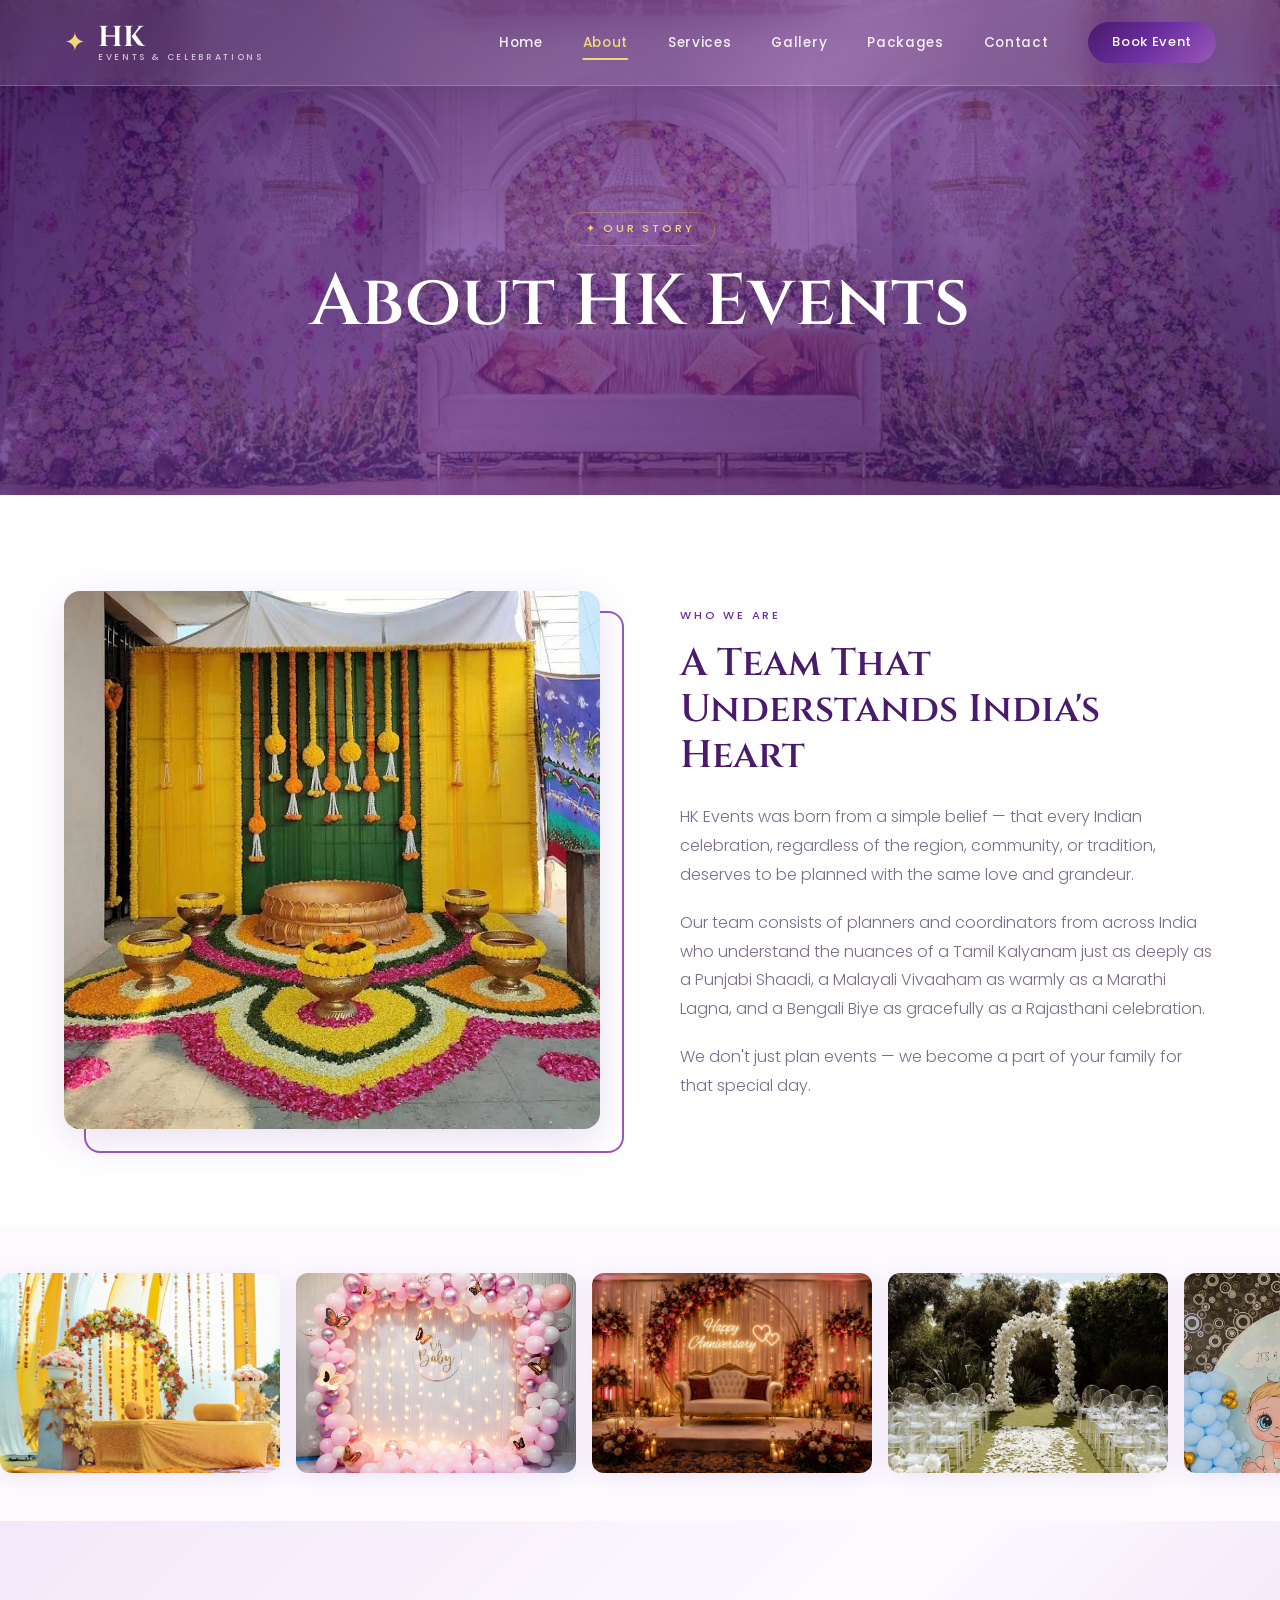
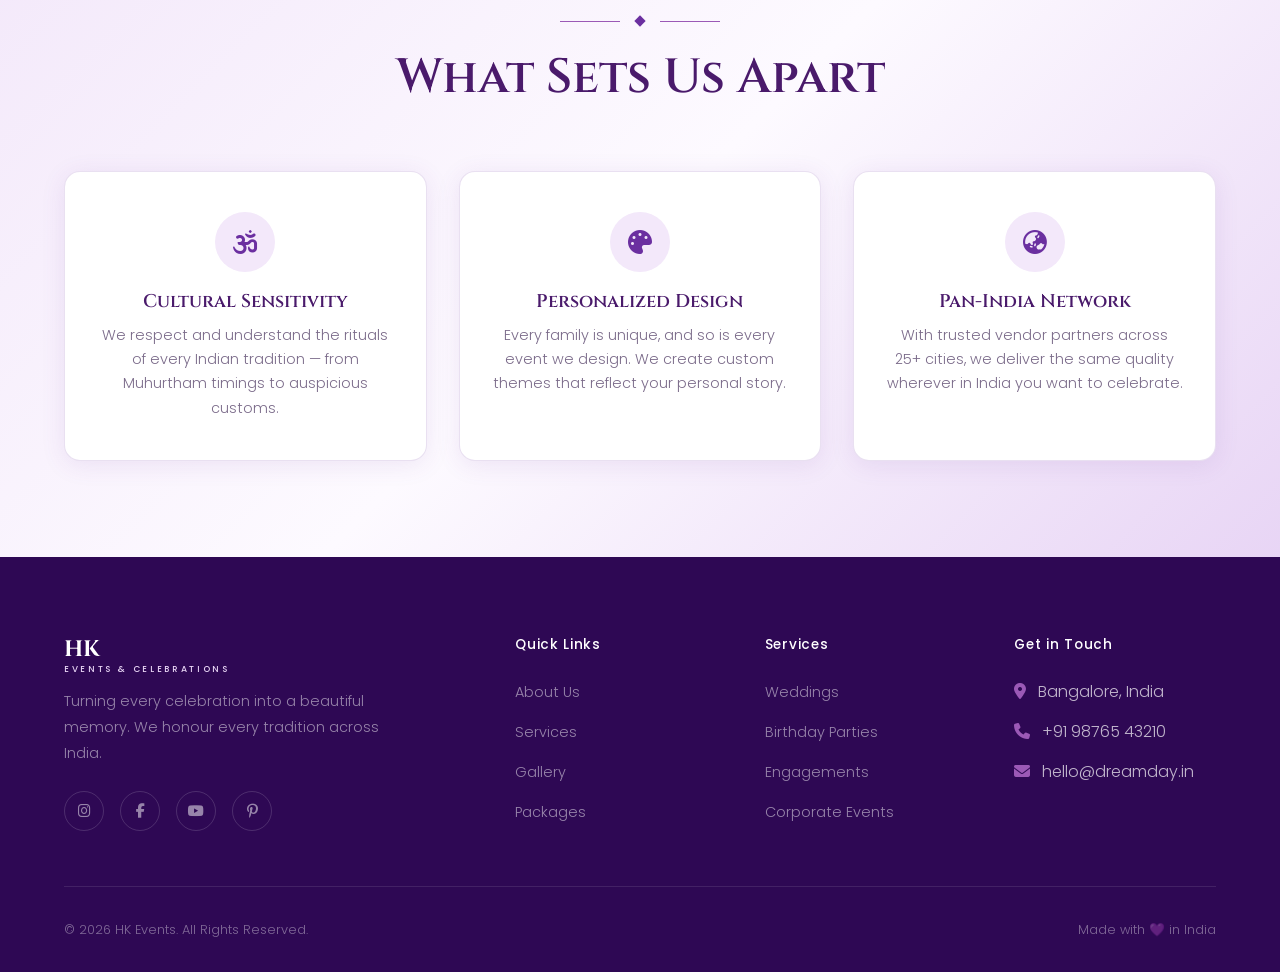
==== about.html @ d9052c52 "first commit" ====
<!DOCTYPE html>
<html lang="en">
<head>
    <meta charset="UTF-8">
    <meta name="viewport" content="width=device-width, initial-scale=1.0">
    <title>About Us | HK Events</title>
    <meta name="description" content="Learn about HK Events, India's culturally inclusive event planning team.">
    <link rel="stylesheet" href="https://cdnjs.cloudflare.com/ajax/libs/font-awesome/6.4.0/css/all.min.css">
    <link rel="stylesheet" href="style.css">
</head>
<body>
    <header>
        <div class="container navbar">
            <a href="index.html" class="logo"><span class="logo-icon">✦</span><span class="logo-text">HK<small>Events & Celebrations</small></span></a>
            <button class="mobile-menu-btn">☰</button>
            <nav class="nav-links"><a href="index.html">Home</a><a href="about.html" class="active">About</a><a href="services.html">Services</a><a href="gallery.html">Gallery</a><a href="packages.html">Packages</a><a href="contact.html">Contact</a><a href="book.html" class="nav-cta">Book Event</a></nav>
        </div>
    </header>

    <section class="hero" style="min-height: 55vh; background-attachment: fixed;">
        <div class="hero-bg fade-in"><img src="wedding-floral-stage.jpeg" alt="Luxurious floral stage setup"></div>
        <div class="container"><div class="hero-content" style="text-align: center; max-width: 100%;"><span class="tag fade-up">✦ Our Story</span><h1 class="fade-up" style="transition-delay: 0.15s;">About HK Events</h1></div></div>
    </section>

    <section class="section section-white">
        <div class="container">
            <div class="about-grid fade-up">
                <div class="about-image"><img src="traditional-decor.jpeg" alt="Traditional Indian event setup"></div>
                <div class="about-text">
                    <span class="tag">Who We Are</span>
                    <h2>A Team That Understands India's Heart</h2>
                    <p>HK Events was born from a simple belief — that every Indian celebration, regardless of the region, community, or tradition, deserves to be planned with the same love and grandeur.</p>
                    <p>Our team consists of planners and coordinators from across India who understand the nuances of a Tamil Kalyanam just as deeply as a Punjabi Shaadi, a Malayali Vivaaham as warmly as a Marathi Lagna, and a Bengali Biye as gracefully as a Rajasthani celebration.</p>
                    <p>We don't just plan events — we become a part of your family for that special day.</p>
                </div>
            </div>
        </div>
    </section>

    <!-- Scrolling Image Strip -->
    <section class="section" style="padding: 2rem 0; background: var(--off-white); overflow: hidden;">
        <div class="container" style="padding: 0;">
            <div class="image-strip fade-in">
                <div class="image-strip-item"><img src="haldi-decor.jpeg" alt="Event highlight"></div>
                <div class="image-strip-item"><img src="baby-balloon.jpeg" alt="Event highlight"></div>
                <div class="image-strip-item"><img src="anniversary-stage.jpeg" alt="Event highlight"></div>
                <div class="image-strip-item"><img src="outdoor-wedding.jpeg" alt="Event highlight"></div>
                <div class="image-strip-item"><img src="gender-reveal.jpeg" alt="Event highlight"></div>
            </div>
        </div>
    </section>

    <section class="section section-lavender">
        <div class="container" style="text-align: center;">
            <div class="section-title fade-up"><div class="ornament"><span class="ornament-line"></span><span class="ornament-diamond"></span><span class="ornament-line"></span></div><h2>What Sets Us Apart</h2></div>
            <div class="why-grid fade-up">
                <div class="why-card">
                    <div class="why-icon"><i class="fas fa-om"></i></div>
                    <h3>Cultural Sensitivity</h3>
                    <p>We respect and understand the rituals of every Indian tradition — from Muhurtham timings to auspicious customs.</p>
                </div>
                <div class="why-card" style="transition-delay: 0.1s;">
                    <div class="why-icon"><i class="fas fa-palette"></i></div>
                    <h3>Personalized Design</h3>
                    <p>Every family is unique, and so is every event we design. We create custom themes that reflect your personal story.</p>
                </div>
                <div class="why-card" style="transition-delay: 0.2s;">
                    <div class="why-icon"><i class="fas fa-globe-asia"></i></div>
                    <h3>Pan-India Network</h3>
                    <p>With trusted vendor partners across 25+ cities, we deliver the same quality wherever in India you want to celebrate.</p>
                </div>
            </div>
        </div>
    </section>

    <footer>
        <div class="container">
            <div class="footer-grid fade-up">
                <div class="footer-brand"><span class="logo-text">HK<small>Events & Celebrations</small></span><p>Turning every celebration into a beautiful memory. We honour every tradition across India.</p><div class="social-links" style="margin-top: 1.5rem;"><a href="#"><i class="fab fa-instagram"></i></a><a href="#"><i class="fab fa-facebook-f"></i></a><a href="#"><i class="fab fa-youtube"></i></a><a href="#"><i class="fab fa-pinterest-p"></i></a></div></div>
                <div class="footer-links"><h4>Quick Links</h4><ul><li><a href="about.html">About Us</a></li><li><a href="services.html">Services</a></li><li><a href="gallery.html">Gallery</a></li><li><a href="packages.html">Packages</a></li></ul></div>
                <div class="footer-links"><h4>Services</h4><ul><li><a href="services.html">Weddings</a></li><li><a href="services.html">Birthday Parties</a></li><li><a href="services.html">Engagements</a></li><li><a href="services.html">Corporate Events</a></li></ul></div>
                <div class="footer-links"><h4>Get in Touch</h4><ul><li><i class="fas fa-map-marker-alt" style="color: var(--purple-light); margin-right: 0.5rem;"></i> Bangalore, India</li><li><i class="fas fa-phone" style="color: var(--purple-light); margin-right: 0.5rem;"></i> +91 98765 43210</li><li><i class="fas fa-envelope" style="color: var(--purple-light); margin-right: 0.5rem;"></i> hello@dreamday.in</li></ul></div>
            </div>
            <div class="footer-bottom"><p>© 2026 HK Events. All Rights Reserved.</p><p>Made with 💜 in India</p></div>
        </div>
    </footer>
    <script src="script.js"></script>
</body>
</html>
---- style.css ----
/* Google Fonts */
@import url('https://fonts.googleapis.com/css2?family=Cinzel:wght@400;500;600;700;800&family=Poppins:wght@300;400;500;600&display=swap');

:root {
    /* Royal Purple & White Palette */
    --purple: #6B2FA0;
    --purple-light: #9B59B6;
    --purple-dark: #4A1A6B;
    --purple-deep: #2E0854;
    --purple-glow: rgba(155, 89, 182, 0.2);
    --lavender: #E8D5F5;
    --lavender-light: #F3E8FA;
    --white: #FFFFFF;
    --off-white: #FDFAFF;
    --gold: #D4AF37;
    --gold-light: #F0D878;
    --text-dark: #1A0A2E;
    --text-medium: #4A3660;
    --text-light: #7B6B8A;
    --border: rgba(107, 47, 160, 0.15);
    --shadow: 0 4px 25px rgba(107, 47, 160, 0.1);
    --shadow-lg: 0 12px 40px rgba(107, 47, 160, 0.15);
    --gradient-purple: linear-gradient(135deg, var(--purple-dark), var(--purple), var(--purple-light));
    --gradient-soft: linear-gradient(135deg, #F3E8FA, #FDFAFF, #E8D5F5);
    --transition: all 0.4s cubic-bezier(0.4, 0, 0.2, 1);
}

* { margin: 0; padding: 0; box-sizing: border-box; }
html { scroll-behavior: smooth; }

body {
    font-family: 'Poppins', sans-serif;
    color: var(--text-dark);
    background-color: var(--off-white);
    line-height: 1.7;
    overflow-x: hidden;
    font-weight: 300;
}
a, button { cursor: pointer; }

/* ========================
   ROYAL CURSOR EFFECT
   ======================== */
.cursor-dot {
    position: fixed;
    top: 0; left: 0;
    width: 6px; height: 6px;
    background: var(--gold-light);
    border-radius: 50%;
    transform: translate(-50%, -50%);
    pointer-events: none;
    z-index: 10000;
    box-shadow: 0 0 10px var(--gold-light), 0 0 20px var(--gold);
    transition: transform 0.15s ease-out, opacity 0.3s;
    opacity: 0;
}
.cursor-trail {
    position: fixed;
    top: 0; left: 0;
    width: 35px; height: 35px;
    border: 1.5px solid rgba(212, 175, 55, 0.6);
    border-radius: 50%;
    transform: translate(-50%, -50%);
    pointer-events: none;
    z-index: 9999;
    transition: width 0.3s, height 0.3s, background 0.3s, border-color 0.3s, opacity 0.3s;
    opacity: 0;
}
.cursor-trail.hover {
    width: 55px; height: 55px;
    background: rgba(212, 175, 55, 0.15);
    border-color: var(--gold);
}

h1, h2, h3, h4, h5, h6 {
    font-family: 'Cinzel', serif;
    font-weight: 600;
    color: var(--text-dark);
    line-height: 1.2;
}

a { text-decoration: none; color: inherit; transition: var(--transition); }
ul { list-style: none; }
img { max-width: 100%; height: auto; display: block; }

.container { max-width: 1280px; margin: 0 auto; padding: 0 5%; }

/* Ornament */
.ornament {
    display: flex;
    align-items: center;
    justify-content: center;
    gap: 1rem;
    margin-bottom: 1.5rem;
}
.ornament-line { width: 60px; height: 1px; background: var(--purple-light); }
.ornament-diamond { width: 8px; height: 8px; background: var(--purple); transform: rotate(45deg); }

/* Tag */
.tag {
    display: inline-block;
    font-size: 0.7rem;
    text-transform: uppercase;
    letter-spacing: 0.25em;
    color: var(--purple);
    font-weight: 500;
    margin-bottom: 1rem;
}

/* Section Title */
.section-title {
    text-align: center;
    margin-bottom: 4rem;
}
.section-title h2 {
    font-size: clamp(2.2rem, 4vw, 3rem);
    margin-bottom: 1rem;
    color: var(--purple-dark);
}
.section-title p {
    font-size: 1.05rem;
    color: var(--text-light);
    max-width: 600px;
    margin: 0 auto;
}

/* ========================
   HEADER
   ======================== */
header {
    position: fixed;
    top: 0;
    width: 100%;
    z-index: 1000;
    background: rgba(255, 255, 255, 0.1);
    backdrop-filter: blur(16px);
    -webkit-backdrop-filter: blur(16px);
    transition: all 0.4s ease;
    border-bottom: 1px solid rgba(255, 255, 255, 0.2);
    box-shadow: 0 4px 30px rgba(0, 0, 0, 0.1);
}
header.scrolled {
    background: rgba(255, 255, 255, 0.85);
    backdrop-filter: blur(20px);
    -webkit-backdrop-filter: blur(20px);
    box-shadow: 0 4px 30px rgba(107, 47, 160, 0.12);
    border-bottom: 1px solid rgba(107, 47, 160, 0.15);
}
.navbar {
    display: flex;
    justify-content: space-between;
    align-items: center;
    height: 85px;
}
.logo {
    display: flex;
    align-items: center;
    gap: 0.75rem;
}
.logo-icon { font-size: 1.6rem; color: var(--gold-light); transition: var(--transition); }
header.scrolled .logo-icon { color: var(--purple); }
.logo-text {
    font-family: 'Cinzel', serif;
    font-size: 1.8rem;
    font-weight: 700;
    color: var(--white);
    line-height: 1;
    transition: var(--transition);
}
header.scrolled .logo-text { color: var(--purple-dark); }
.logo-text small {
    display: block;
    font-family: 'Poppins', sans-serif;
    font-size: 0.55rem;
    letter-spacing: 0.3em;
    text-transform: uppercase;
    color: rgba(255,255,255,0.7);
    font-weight: 500;
    transition: var(--transition);
}
header.scrolled .logo-text small { color: var(--purple-light); }
.nav-links { display: flex; align-items: center; gap: 2.5rem; }
.nav-links a {
    font-size: 0.85rem;
    font-weight: 500;
    letter-spacing: 0.05em;
    color: rgba(255,255,255,0.9);
    position: relative;
    transition: var(--transition);
}
header.scrolled .nav-links a { color: var(--text-medium); }
.nav-links a:hover, .nav-links a.active { color: var(--gold-light); }
header.scrolled .nav-links a:hover, header.scrolled .nav-links a.active { color: var(--purple); }
.nav-links a::after {
    content: '';
    position: absolute;
    width: 0;
    height: 2px;
    bottom: -6px;
    left: 50%;
    transform: translateX(-50%);
    background: var(--gold-light);
    transition: var(--transition);
    border-radius: 2px;
}
header.scrolled .nav-links a::after { background: var(--gradient-purple); }
.nav-links a:hover::after, .nav-links a.active::after { width: 100%; }
.nav-cta {
    background: var(--gradient-purple) !important;
    color: var(--white) !important;
    padding: 0.6rem 1.5rem;
    border-radius: 50px;
    font-size: 0.82rem !important;
    font-weight: 500 !important;
    box-shadow: 0 4px 15px rgba(107, 47, 160, 0.3);
}
.nav-cta::after { display: none !important; }
.nav-cta:hover { transform: translateY(-2px); box-shadow: 0 6px 20px rgba(107, 47, 160, 0.4); }
.mobile-menu-btn {
    display: none;
    background: none;
    border: none;
    font-size: 1.5rem;
    color: var(--purple-dark);
    cursor: pointer;
}

/* ========================
   BUTTONS
   ======================== */
.btn {
    display: inline-block;
    padding: 0.9rem 2.2rem;
    font-family: 'Poppins', sans-serif;
    font-size: 0.85rem;
    font-weight: 500;
    letter-spacing: 0.05em;
    cursor: pointer;
    transition: var(--transition);
    border: none;
    border-radius: 50px;
    text-align: center;
}
.btn-purple {
    background: var(--gradient-purple);
    color: var(--white);
    box-shadow: 0 4px 15px rgba(107, 47, 160, 0.3);
}
.btn-purple:hover {
    transform: translateY(-3px);
    box-shadow: 0 8px 25px rgba(107, 47, 160, 0.4);
}
.btn-white {
    background: var(--white);
    color: var(--purple);
    box-shadow: var(--shadow);
}
.btn-white:hover {
    transform: translateY(-3px);
    box-shadow: var(--shadow-lg);
}
.btn-outline {
    background: transparent;
    border: 2px solid var(--purple);
    color: var(--purple);
}
.btn-outline:hover {
    background: var(--purple);
    color: var(--white);
}
.btn-outline-white {
    background: transparent;
    border: 2px solid rgba(255,255,255,0.6);
    color: var(--white);
}
.btn-outline-white:hover {
    background: var(--white);
    color: var(--purple);
}
.btn-gold {
    background: linear-gradient(135deg, var(--gold), var(--gold-light));
    color: var(--purple-deep);
    font-weight: 600;
}
.btn-gold:hover {
    transform: translateY(-3px);
    box-shadow: 0 8px 25px rgba(212, 175, 55, 0.4);
}

/* ========================
   HERO
   ======================== */
.hero {
    min-height: 100vh;
    display: flex;
    align-items: center;
    position: relative;
    overflow: hidden;
    background: var(--purple-deep);
    cursor: none; /* Hide default cursor only in hero */
}
.hero-bg {
    position: absolute;
    inset: 0;
    z-index: 1;
}
.hero-bg img { width: 100%; height: 100%; object-fit: cover; }
.hero-bg::after {
    content: '';
    position: absolute;
    inset: 0;
    background: linear-gradient(135deg, rgba(46, 8, 84, 0.82) 0%, rgba(107, 47, 160, 0.65) 50%, rgba(46, 8, 84, 0.75) 100%);
}
.hero-content {
    position: relative;
    z-index: 2;
    max-width: 800px;
    margin: 0 auto;
    padding-top: 85px;
    color: var(--white);
    text-align: center;
}
.hero-content .tag {
    color: var(--gold-light);
    border: 1px solid rgba(212, 175, 55, 0.4);
    padding: 0.4rem 1.2rem;
    border-radius: 50px;
}
.hero-content h1 {
    font-size: clamp(3rem, 6vw, 4.5rem);
    color: var(--white);
    margin-bottom: 1.5rem;
    line-height: 1.15;
}
.hero-content h1 span { color: var(--gold-light); font-style: italic; }
.hero-content p {
    font-size: 1.1rem;
    color: rgba(255,255,255,0.85);
    margin-bottom: 2.5rem;
    max-width: 550px;
    line-height: 1.8;
}
.hero-btns { display: flex; gap: 1rem; flex-wrap: wrap; justify-content: center; margin-top: 2rem; }

/* ========================
   SECTIONS
   ======================== */
.section { padding: 6rem 0; }
.section-white { background: var(--white); }
.section-lavender { background: var(--gradient-soft); }
.section-purple {
    background: var(--gradient-purple);
    color: var(--white);
}

/* ========================
   SERVICE CARDS
   ======================== */
.services-grid {
    display: grid;
    grid-template-columns: repeat(3, 1fr);
    gap: 2rem;
}
.service-card {
    background: var(--white);
    border: 1px solid var(--border);
    border-radius: 16px;
    overflow: hidden;
    transition: var(--transition);
    box-shadow: var(--shadow);
}
.service-card:hover {
    transform: translateY(-10px);
    box-shadow: var(--shadow-lg);
    border-color: var(--purple-light);
}
.service-card-img { height: 220px; overflow: hidden; }
.service-card-img img {
    width: 100%;
    height: 100%;
    object-fit: cover;
    transition: transform 0.6s ease;
}
.service-card:hover .service-card-img img { transform: scale(1.08); }
.service-card-body { padding: 1.8rem; }
.service-card-body h3 {
    font-size: 1.3rem;
    margin-bottom: 0.5rem;
    color: var(--purple-dark);
}
.service-card-body p { font-size: 0.92rem; color: var(--text-light); line-height: 1.7; }

/* ========================
   GALLERY
   ======================== */
.gallery-grid {
    display: grid;
    grid-template-columns: repeat(3, 1fr);
    gap: 1.5rem;
}
.gallery-item {
    border-radius: 16px;
    overflow: hidden;
    position: relative;
    cursor: pointer;
    box-shadow: var(--shadow);
}
.gallery-item img {
    width: 100%;
    aspect-ratio: 4/3;
    object-fit: cover;
    transition: transform 0.6s ease;
}
.gallery-item:hover img { transform: scale(1.1); }
.gallery-caption {
    position: absolute;
    bottom: 0;
    left: 0;
    right: 0;
    padding: 2rem 1.5rem 1.5rem;
    background: linear-gradient(to top, rgba(46, 8, 84, 0.85), transparent);
    color: white;
    transform: translateY(100%);
    transition: var(--transition);
}
.gallery-item:hover .gallery-caption { transform: translateY(0); }
.gallery-caption h4 { color: white; font-size: 1.1rem; }
.gallery-caption span { font-size: 0.8rem; color: var(--gold-light); }

/* ========================
   PRICING
   ======================== */
.pricing-grid {
    display: grid;
    grid-template-columns: repeat(3, 1fr);
    gap: 2rem;
    align-items: stretch;
}
.pricing-card {
    background: var(--white);
    border: 1px solid var(--border);
    border-radius: 16px;
    padding: 3rem 2rem;
    text-align: center;
    transition: var(--transition);
    display: flex;
    flex-direction: column;
    position: relative;
    overflow: hidden;
    box-shadow: var(--shadow);
}
.pricing-card.featured {
    border: 2px solid var(--purple);
    box-shadow: var(--shadow-lg);
    transform: scale(1.03);
}
.pricing-card.featured::before {
    content: 'Most Popular';
    position: absolute;
    top: 20px;
    right: -35px;
    background: var(--gradient-purple);
    color: white;
    font-size: 0.7rem;
    font-weight: 600;
    padding: 0.3rem 3rem;
    transform: rotate(45deg);
    letter-spacing: 0.05em;
}
.pricing-card:hover {
    transform: translateY(-8px);
    box-shadow: var(--shadow-lg);
}
.pricing-card.featured:hover { transform: scale(1.03) translateY(-8px); }
.pricing-card h3 { font-size: 1.5rem; color: var(--purple-dark); margin-bottom: 0.5rem; }
.pricing-card .price {
    font-family: 'Playfair Display', serif;
    font-size: 3rem;
    font-weight: 700;
    color: var(--purple);
    margin: 1.5rem 0;
}
.pricing-card .price span { font-size: 1rem; font-weight: 400; color: var(--text-light); }
.pricing-card ul { text-align: left; margin: 1.5rem 0; flex-grow: 1; }
.pricing-card li {
    padding: 0.6rem 0;
    font-size: 0.92rem;
    color: var(--text-medium);
    border-bottom: 1px solid var(--border);
    display: flex;
    align-items: center;
    gap: 0.75rem;
}
.pricing-card li:last-child { border-bottom: none; }
.pricing-card li .check { color: var(--purple); font-weight: 600; }

/* ========================
   FORMS
   ======================== */
.form-wrapper {
    max-width: 700px;
    margin: 0 auto;
    background: var(--white);
    border: 1px solid var(--border);
    border-radius: 16px;
    padding: 3rem;
    box-shadow: var(--shadow);
}
.form-row { display: grid; grid-template-columns: 1fr 1fr; gap: 1.5rem; }
.form-group { margin-bottom: 1.5rem; }
.form-group label {
    display: block;
    font-size: 0.85rem;
    font-weight: 500;
    color: var(--text-dark);
    margin-bottom: 0.5rem;
}
.form-control {
    width: 100%;
    padding: 0.85rem 1.2rem;
    border: 1px solid #e0d6ec;
    border-radius: 12px;
    font-family: 'Poppins', sans-serif;
    font-size: 0.95rem;
    color: var(--text-dark);
    background: var(--off-white);
    transition: var(--transition);
}
.form-control:focus {
    outline: none;
    border-color: var(--purple);
    box-shadow: 0 0 0 4px var(--purple-glow);
    background: var(--white);
}
.form-control::placeholder { color: #b8a8c8; }
textarea.form-control { resize: vertical; min-height: 130px; }

/* ========================
   ABOUT GRID
   ======================== */
.about-grid {
    display: grid;
    grid-template-columns: 1fr 1fr;
    gap: 5rem;
    align-items: center;
}
.about-image { position: relative; }
.about-image img {
    width: 100%;
    border-radius: 16px;
    box-shadow: var(--shadow-lg);
}
.about-image::after {
    content: '';
    position: absolute;
    top: 20px;
    left: 20px;
    width: 100%;
    height: 100%;
    border: 2px solid var(--purple-light);
    border-radius: 16px;
    z-index: -1;
}
.about-text h2 {
    font-size: clamp(2rem, 3vw, 2.8rem);
    color: var(--purple-dark);
    margin-bottom: 1.5rem;
}
.about-text p { font-size: 1rem; color: var(--text-light); margin-bottom: 1.2rem; line-height: 1.8; }
.stats-row {
    display: flex;
    gap: 3rem;
    margin-top: 2rem;
    padding-top: 2rem;
    border-top: 1px solid var(--border);
}
.stat h4 { font-size: 2rem; color: var(--purple); }
.stat p { font-size: 0.85rem; color: var(--text-light); margin-bottom: 0; }

/* ========================
   CONTACT
   ======================== */
.contact-grid {
    display: grid;
    grid-template-columns: 1fr 1fr;
    gap: 4rem;
    align-items: flex-start;
}
.contact-info h2 {
    font-size: clamp(2rem, 3vw, 2.5rem);
    color: var(--purple-dark);
    margin-bottom: 1.5rem;
}
.contact-info p { color: var(--text-light); margin-bottom: 2rem; line-height: 1.8; }
.contact-detail { display: flex; align-items: flex-start; gap: 1rem; margin-bottom: 1.5rem; }
.contact-detail-icon {
    width: 50px;
    height: 50px;
    border-radius: 12px;
    background: var(--lavender-light);
    display: flex;
    align-items: center;
    justify-content: center;
    color: var(--purple);
    font-size: 1.1rem;
    flex-shrink: 0;
}
.contact-detail h4 {
    font-family: 'Poppins', sans-serif;
    font-size: 0.9rem;
    font-weight: 500;
    margin-bottom: 0.25rem;
}
.contact-detail p { font-size: 0.9rem; color: var(--text-light); margin-bottom: 0; }

/* ========================
   FOOTER
   ======================== */
footer {
    background: var(--purple-deep);
    color: rgba(255,255,255,0.7);
    padding: 5rem 0 2rem;
}
.footer-grid {
    display: grid;
    grid-template-columns: 2fr 1fr 1fr 1fr;
    gap: 3rem;
    margin-bottom: 3rem;
}
.footer-brand { max-width: 350px; }
.footer-brand .logo-text { color: var(--white); font-size: 1.4rem; }
.footer-brand .logo-text small { color: var(--lavender); }
.footer-brand p { margin-top: 1rem; font-size: 0.9rem; line-height: 1.8; color: rgba(255,255,255,0.5); }
.footer-links h4 {
    font-family: 'Poppins', sans-serif;
    font-size: 0.85rem;
    font-weight: 500;
    color: var(--white);
    margin-bottom: 1.5rem;
    letter-spacing: 0.05em;
}
.footer-links li { margin-bottom: 0.8rem; }
.footer-links a { font-size: 0.9rem; color: rgba(255,255,255,0.5); }
.footer-links a:hover { color: var(--lavender); }
.footer-bottom {
    display: flex;
    justify-content: space-between;
    align-items: center;
    padding-top: 2rem;
    border-top: 1px solid rgba(255,255,255,0.1);
    font-size: 0.8rem;
    color: rgba(255,255,255,0.4);
}
.social-links { display: flex; gap: 1rem; }
.social-links a {
    width: 40px;
    height: 40px;
    border-radius: 50%;
    border: 1px solid rgba(255,255,255,0.15);
    display: flex;
    align-items: center;
    justify-content: center;
    color: rgba(255,255,255,0.5);
    font-size: 0.9rem;
    transition: var(--transition);
}
.social-links a:hover {
    background: var(--purple-light);
    color: white;
    border-color: var(--purple-light);
    transform: translateY(-3px);
}

/* ========================
   ANIMATIONS
   ======================== */
.fade-up {
    opacity: 0;
    transform: translateY(35px);
    transition: opacity 1s ease, transform 1s ease;
}
.fade-in { opacity: 0; transition: opacity 1.2s ease; }
.fade-up.is-visible, .fade-in.is-visible { opacity: 1; transform: translateY(0); }

/* Page Load Animation */
@keyframes pageLoadIn {
    from { opacity: 0; transform: translateY(20px); }
    to { opacity: 1; transform: translateY(0); }
}
body { animation: pageLoadIn 0.8s ease forwards; }

/* ========================
   ENHANCED CARD GLOW HOVER
   ======================== */
.service-card {
    position: relative;
}
.service-card::before {
    content: '';
    position: absolute; inset: -2px;
    border-radius: 18px;
    background: linear-gradient(135deg, var(--purple), var(--gold), var(--purple-light));
    z-index: -1;
    opacity: 0;
    transition: opacity 0.5s ease;
}
.service-card:hover::before { opacity: 1; }
.service-card:hover {
    border-color: transparent;
}

/* ========================
   GALLERY FILTERS
   ======================== */
.gallery-filters {
    display: flex;
    justify-content: center;
    gap: 0.8rem;
    margin-bottom: 3rem;
    flex-wrap: wrap;
}
.gallery-filter-btn {
    padding: 0.55rem 1.5rem;
    border: 1.5px solid var(--border);
    border-radius: 50px;
    background: transparent;
    color: var(--text-medium);
    font-family: 'Poppins', sans-serif;
    font-size: 0.8rem;
    font-weight: 500;
    cursor: pointer;
    transition: var(--transition);
    letter-spacing: 0.03em;
}
.gallery-filter-btn:hover {
    border-color: var(--purple-light);
    color: var(--purple);
    background: var(--lavender-light);
}
.gallery-filter-btn.active {
    background: var(--gradient-purple);
    color: var(--white);
    border-color: var(--purple);
    box-shadow: 0 4px 15px rgba(107, 47, 160, 0.3);
}

/* Masonry-style Gallery */
.gallery-masonry {
    columns: 3;
    column-gap: 1.5rem;
}
.gallery-masonry .gallery-item {
    break-inside: avoid;
    margin-bottom: 1.5rem;
    display: inline-block;
    width: 100%;
}
.gallery-masonry .gallery-item img {
    aspect-ratio: unset;
    height: auto;
}

/* ========================
   LIGHTBOX
   ======================== */
.lightbox {
    position: fixed; inset: 0;
    z-index: 10000;
    background: rgba(0,0,0,0.92);
    display: none; align-items: center; justify-content: center;
    opacity: 0;
    transition: opacity 0.4s ease;
    cursor: pointer;
    backdrop-filter: blur(6px);
}
.lightbox.active { display: flex; opacity: 1; }
.lightbox img {
    max-width: 90vw;
    max-height: 85vh;
    object-fit: contain;
    border-radius: 8px;
    box-shadow: 0 20px 60px rgba(0,0,0,0.5);
    animation: lightboxZoomIn 0.4s ease forwards;
}
@keyframes lightboxZoomIn {
    from { transform: scale(0.85); opacity: 0; }
    to { transform: scale(1); opacity: 1; }
}
.lightbox-close {
    position: absolute; top: 25px; right: 30px;
    font-size: 2rem; color: rgba(255,255,255,0.6);
    cursor: pointer; background: none; border: none;
    transition: color 0.3s ease;
    font-family: 'Poppins', sans-serif;
}
.lightbox-close:hover { color: #fff; }
.lightbox-caption {
    position: absolute; bottom: 30px; left: 50%; transform: translateX(-50%);
    color: rgba(255,255,255,0.6);
    font-family: 'Poppins', sans-serif; font-size: 0.85rem;
    letter-spacing: 0.05em; text-align: center;
}

/* ========================
   ANIMATED COUNTER STATS
   ======================== */
.stats-row-animated {
    display: flex;
    justify-content: center;
    gap: 4rem;
    flex-wrap: wrap;
    margin-top: 3rem;
}
.stat-card {
    text-align: center;
    padding: 2rem 2.5rem;
    background: var(--white);
    border-radius: 16px;
    border: 1px solid var(--border);
    box-shadow: var(--shadow);
    transition: var(--transition);
    min-width: 180px;
}
.stat-card:hover {
    transform: translateY(-5px);
    box-shadow: var(--shadow-lg);
    border-color: var(--purple-light);
}
.stat-icon {
    font-size: 2rem;
    margin-bottom: 0.8rem;
    display: block;
}
.stat-number {
    font-family: 'Playfair Display', serif;
    font-size: 2.5rem;
    font-weight: 700;
    color: var(--purple);
    line-height: 1;
}
.stat-label {
    font-size: 0.82rem;
    color: var(--text-light);
    margin-top: 0.4rem;
    letter-spacing: 0.03em;
}

/* ========================
   WHY CHOOSE US CARDS
   ======================== */
.why-grid {
    display: grid;
    grid-template-columns: repeat(3, 1fr);
    gap: 2rem;
}
.why-card {
    padding: 2.5rem 2rem;
    text-align: center;
    background: var(--white);
    border-radius: 16px;
    border: 1px solid var(--border);
    box-shadow: var(--shadow);
    transition: var(--transition);
    position: relative;
    overflow: hidden;
}
.why-card::before {
    content: '';
    position: absolute; top: 0; left: 0; right: 0;
    height: 3px;
    background: var(--gradient-purple);
    transform: scaleX(0);
    transition: transform 0.5s ease;
    transform-origin: left;
}
.why-card:hover::before { transform: scaleX(1); }
.why-card:hover {
    transform: translateY(-8px);
    box-shadow: var(--shadow-lg);
}
.why-icon {
    width: 60px; height: 60px; margin: 0 auto 1.2rem;
    border-radius: 50%;
    background: var(--lavender-light);
    display: flex; align-items: center; justify-content: center;
    font-size: 1.5rem;
    transition: var(--transition);
}
.why-card:hover .why-icon {
    background: var(--gradient-purple);
    transform: scale(1.1);
}
.why-card:hover .why-icon i { color: var(--white); }
.why-icon i { color: var(--purple); transition: color 0.3s ease; }
.why-card h3 {
    font-size: 1.15rem;
    color: var(--purple-dark);
    margin-bottom: 0.6rem;
}
.why-card p { font-size: 0.9rem; color: var(--text-light); line-height: 1.7; }

/* ========================
   IMAGE STRIP (Horizontal Scroll)
   ======================== */
.image-strip {
    display: flex;
    gap: 1rem;
    overflow-x: auto;
    scroll-snap-type: x mandatory;
    padding: 1rem 0;
    scrollbar-width: none;
}
.image-strip::-webkit-scrollbar { display: none; }
.image-strip-item {
    flex: 0 0 280px;
    height: 200px;
    border-radius: 12px;
    overflow: hidden;
    scroll-snap-align: start;
    position: relative;
    box-shadow: var(--shadow);
    transition: var(--transition);
}
.image-strip-item:hover { transform: scale(1.03); }
.image-strip-item img {
    width: 100%; height: 100%;
    object-fit: cover;
}

/* ========================
   TIMELINE
   ======================== */
.process-timeline {
    display: grid;
    grid-template-columns: repeat(4, 1fr);
    gap: 2rem;
    position: relative;
    margin-top: 3rem;
}
.process-timeline::before {
    content: '';
    position: absolute;
    top: 40px; left: 12.5%; right: 12.5%;
    height: 2px;
    background: var(--border);
}
.process-step {
    text-align: center;
    position: relative;
}
.step-num {
    width: 50px; height: 50px;
    border-radius: 50%;
    background: var(--gradient-purple);
    color: var(--white);
    display: flex; align-items: center; justify-content: center;
    font-family: 'Playfair Display', serif;
    font-size: 1.2rem; font-weight: 700;
    margin: 0 auto 1.2rem;
    position: relative; z-index: 2;
    box-shadow: 0 4px 15px rgba(107, 47, 160, 0.3);
}
.process-step h4 {
    font-size: 1rem;
    color: var(--purple-dark);
    margin-bottom: 0.4rem;
}
.process-step p {
    font-size: 0.82rem;
    color: var(--text-light);
    line-height: 1.6;
}

/* ========================
   DYNAMIC ROADMAP
   ======================== */
.roadmap-container {
    background: var(--white);
    border: 1px solid var(--border);
    border-radius: 20px;
    padding: 2.5rem;
    box-shadow: var(--shadow);
    margin-top: 2rem;
}
.duration-selector {
    display: flex;
    justify-content: center;
    gap: 1rem;
    margin-bottom: 3rem;
    flex-wrap: wrap;
}
.duration-btn {
    padding: 0.8rem 2rem;
    background: transparent;
    border: 1.5px solid var(--purple-light);
    color: var(--purple-dark);
    border-radius: 50px;
    font-family: 'Poppins', sans-serif;
    font-size: 0.95rem;
    font-weight: 500;
    cursor: pointer;
    transition: var(--transition);
}
.duration-btn:hover {
    background: var(--lavender-light);
    border-color: var(--purple);
}
.duration-btn.active {
    background: var(--gradient-purple);
    color: var(--white);
    border-color: transparent;
    box-shadow: 0 4px 15px rgba(107, 47, 160, 0.3);
}

.roadmap-graph-container {
    display: flex;
    align-items: center;
    justify-content: center;
    flex-wrap: nowrap;
    gap: 0;
    padding: 3rem 2rem;
    overflow-x: auto;
    scrollbar-width: none;
    -ms-overflow-style: none;
    position: relative;
}
.roadmap-graph-container::-webkit-scrollbar {
    display: none;
}
.graph-node-wrapper {
    display: flex;
    flex-direction: column;
    align-items: center;
    position: relative;
}
.graph-node-wrapper:nth-child(odd) {
    margin-top: -60px;
}
.graph-node-wrapper:nth-child(even) {
    margin-top: 60px;
}
.graph-node {
    width: 100px;
    height: 100px;
    border-radius: 50%;
    border: 3px solid var(--gold-light);
    overflow: hidden;
    cursor: pointer;
    box-shadow: 0 4px 15px rgba(212, 175, 55, 0.25);
    transition: transform 0.4s cubic-bezier(0.4, 0, 0.2, 1), box-shadow 0.4s, border-color 0.4s;
    position: relative;
    background: var(--white);
    z-index: 2;
}
.graph-node img {
    width: 100%;
    height: 100%;
    object-fit: cover;
    transition: var(--transition);
}
.graph-node:hover {
    transform: scale(1.15);
    box-shadow: 0 0 30px rgba(212, 175, 55, 0.5);
    border-color: var(--gold);
}
.graph-node:hover img {
    transform: scale(1.1);
}
.graph-node-label {
    margin-top: 8px;
    font-size: 0.8rem;
    font-weight: 700;
    color: var(--purple-dark);
    text-align: center;
    white-space: nowrap;
}
.graph-line {
    width: 60px;
    height: 3px;
    background: linear-gradient(90deg, var(--gold-light), var(--purple-light));
    border-radius: 2px;
    align-self: center;
    z-index: 1;
}

/* ========================
   GLOBAL MODAL
   ======================== */
.global-modal {
    position: fixed;
    top: 0;
    left: 0;
    width: 100%;
    height: 100%;
    background: rgba(10, 5, 20, 0.75);
    backdrop-filter: blur(12px);
    -webkit-backdrop-filter: blur(12px);
    z-index: 10000;
    display: flex;
    align-items: center;
    justify-content: center;
    opacity: 0;
    visibility: hidden;
    transition: opacity 0.4s ease, visibility 0.4s ease;
    padding: 20px;
}
.global-modal.active {
    opacity: 1;
    visibility: visible;
}
.modal-content {
    background: rgba(18, 8, 32, 0.95);
    border: 1px solid rgba(255, 255, 255, 0.12);
    border-radius: 20px;
    overflow: hidden;
    width: 100%;
    max-width: 880px;
    display: flex;
    flex-direction: row;
    box-shadow: 0 20px 60px rgba(0, 0, 0, 0.7);
    position: relative;
    transform: translateY(30px) scale(0.96);
    transition: transform 0.5s cubic-bezier(0.4, 0, 0.2, 1);
}
.global-modal.active .modal-content {
    transform: translateY(0) scale(1);
}
.modal-close {
    position: absolute;
    top: 14px;
    right: 14px;
    width: 38px;
    height: 38px;
    background: rgba(0, 0, 0, 0.5);
    border: 1px solid rgba(255, 255, 255, 0.2);
    border-radius: 50%;
    font-size: 1.1rem;
    color: #fff;
    display: flex;
    align-items: center;
    justify-content: center;
    cursor: pointer;
    z-index: 5;
    transition: all 0.3s ease;
}
.modal-close:hover {
    background: var(--gold);
    color: #1a0a2e;
    transform: rotate(90deg);
}
.modal-left {
    flex: 0 0 50%;
    max-width: 50%;
    overflow: hidden;
}
.modal-left img {
    width: 100%;
    height: 100%;
    min-height: 380px;
    object-fit: cover;
    display: block;
}
.modal-right {
    flex: 1;
    padding: 2.5rem 2rem;
    display: flex;
    flex-direction: column;
    justify-content: center;
    overflow-y: auto;
}
.modal-right h3 {
    font-size: 1.5rem;
    color: var(--gold-light);
    margin-bottom: 1rem;
    line-height: 1.35;
}
.modal-right p {
    color: rgba(255, 255, 255, 0.82);
    line-height: 1.85;
    font-size: 0.98rem;
}

/* ========================
   RESPONSIVE — UPDATES
   ======================== */
@media (max-width: 1024px) {
    .services-grid { grid-template-columns: repeat(2, 1fr); }
    .pricing-grid { grid-template-columns: 1fr; max-width: 450px; margin-left: auto; margin-right: auto; }
    .pricing-card.featured { transform: none; }
    .pricing-card.featured:hover { transform: translateY(-8px); }
    .about-grid { grid-template-columns: 1fr; gap: 3rem; }
    .about-image::after { display: none; }
    .contact-grid { grid-template-columns: 1fr; }
    .footer-grid { grid-template-columns: repeat(2, 1fr); }
    .gallery-grid { grid-template-columns: repeat(2, 1fr); }
    .gallery-masonry { columns: 2; }
    .why-grid { grid-template-columns: repeat(2, 1fr); }
    .process-timeline { grid-template-columns: repeat(2, 1fr); }
    .process-timeline::before { display: none; }
}
@media (max-width: 768px) {
    .nav-links {
        position: fixed;
        top: 85px;
        left: 0;
        width: 100%;
        height: calc(100vh - 85px);
        background: rgba(253, 250, 255, 0.98);
        backdrop-filter: blur(15px);
        flex-direction: column;
        align-items: center;
        justify-content: center;
        gap: 2rem;
        opacity: 0;
        visibility: hidden;
        transition: var(--transition);
        z-index: 999;
    }
    .nav-links.active { opacity: 1; visibility: visible; }
    header.scrolled .nav-links { background: rgba(253, 250, 255, 0.98); }
    .nav-links a { color: var(--purple-dark) !important; font-size: 1.2rem; }
    
    .mobile-menu-btn { display: block; z-index: 1001; }
    .hero-content { padding-top: 60px; }
    .hero-content h1 { font-size: 2.2rem; }
    .hero-content p { font-size: 1rem; }
    .hero-btns { flex-direction: column; width: 100%; }
    .hero-btns .btn { width: 100%; text-align: center; }
    
    .services-grid, .gallery-grid { grid-template-columns: 1fr; }
    .form-row { grid-template-columns: 1fr; }
    .stats-row { flex-direction: column; gap: 1.5rem; }
    .stats-row-animated { flex-direction: column; gap: 1.5rem; }
    .footer-grid { grid-template-columns: 1fr; gap: 2rem; text-align: center; }
    .footer-bottom { flex-direction: column; gap: 1rem; text-align: center; }
    .social-links { justify-content: center; }
    
    .section { padding: 4rem 0; }
    .section-title h2 { font-size: 1.8rem; }
    
    .gallery-masonry { columns: 1; }
    .why-grid { grid-template-columns: 1fr; }
    .process-timeline { grid-template-columns: 1fr; }
    .image-strip-item { flex: 0 0 240px; height: 160px; }
    
    .roadmap-container { padding: 1.5rem; }
    .duration-selector { flex-direction: column; width: 100%; gap: 0.5rem; }
    .duration-btn { width: 100%; text-align: center; }
    .graph-line { display: none; }
    .roadmap-graph-container { 
        gap: 1rem;
        padding: 1.5rem 1rem;
        justify-content: center;
        flex-wrap: wrap;
    }
    .graph-node-wrapper:nth-child(odd),
    .graph-node-wrapper:nth-child(even) {
        margin-top: 0;
    }
    .graph-node { width: 80px; height: 80px; }
    
    .modal-content { 
        flex-direction: column;
        max-height: 90vh;
        overflow-y: auto;
    }
    .modal-left {
        flex: 0 0 auto;
        max-width: 100%;
        height: 220px;
    }
    .modal-left img { min-height: 220px; }
    .modal-right { padding: 1.5rem; }
    .modal-right h3 { font-size: 1.2rem; }
}
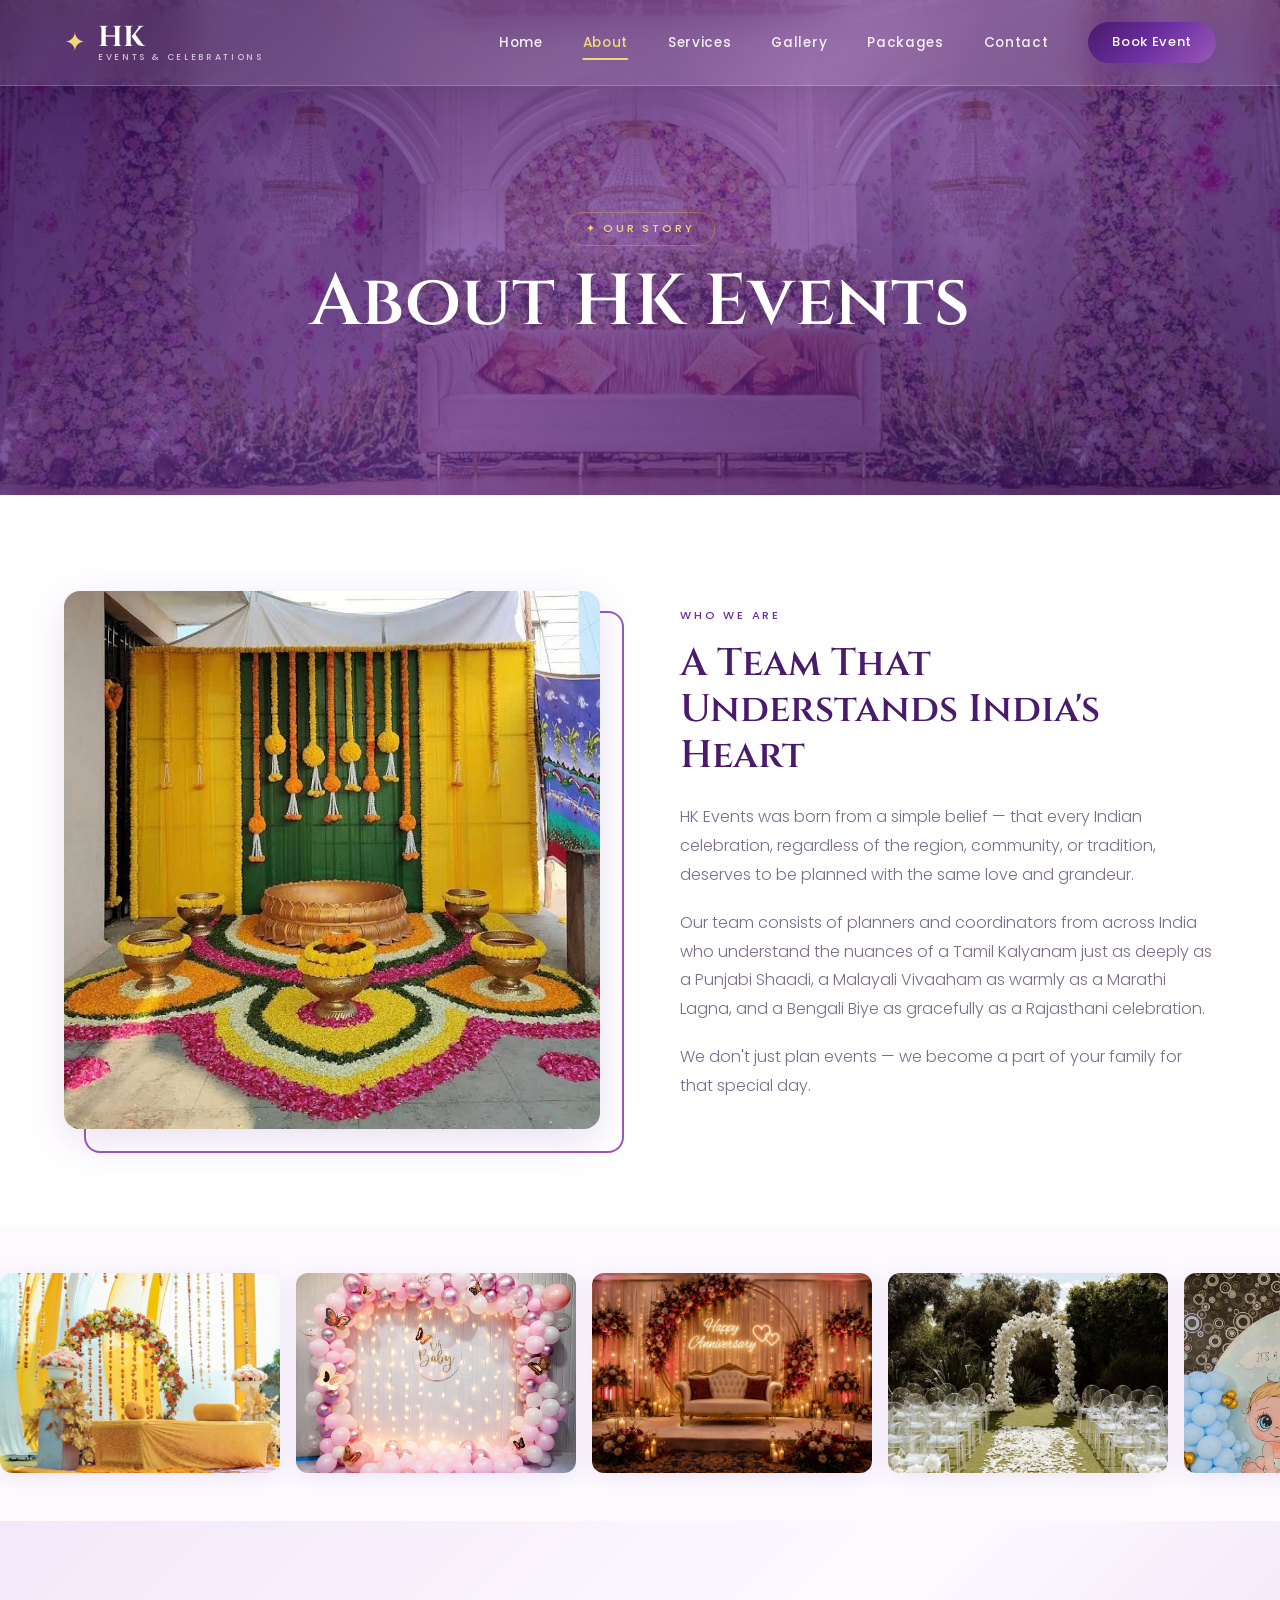
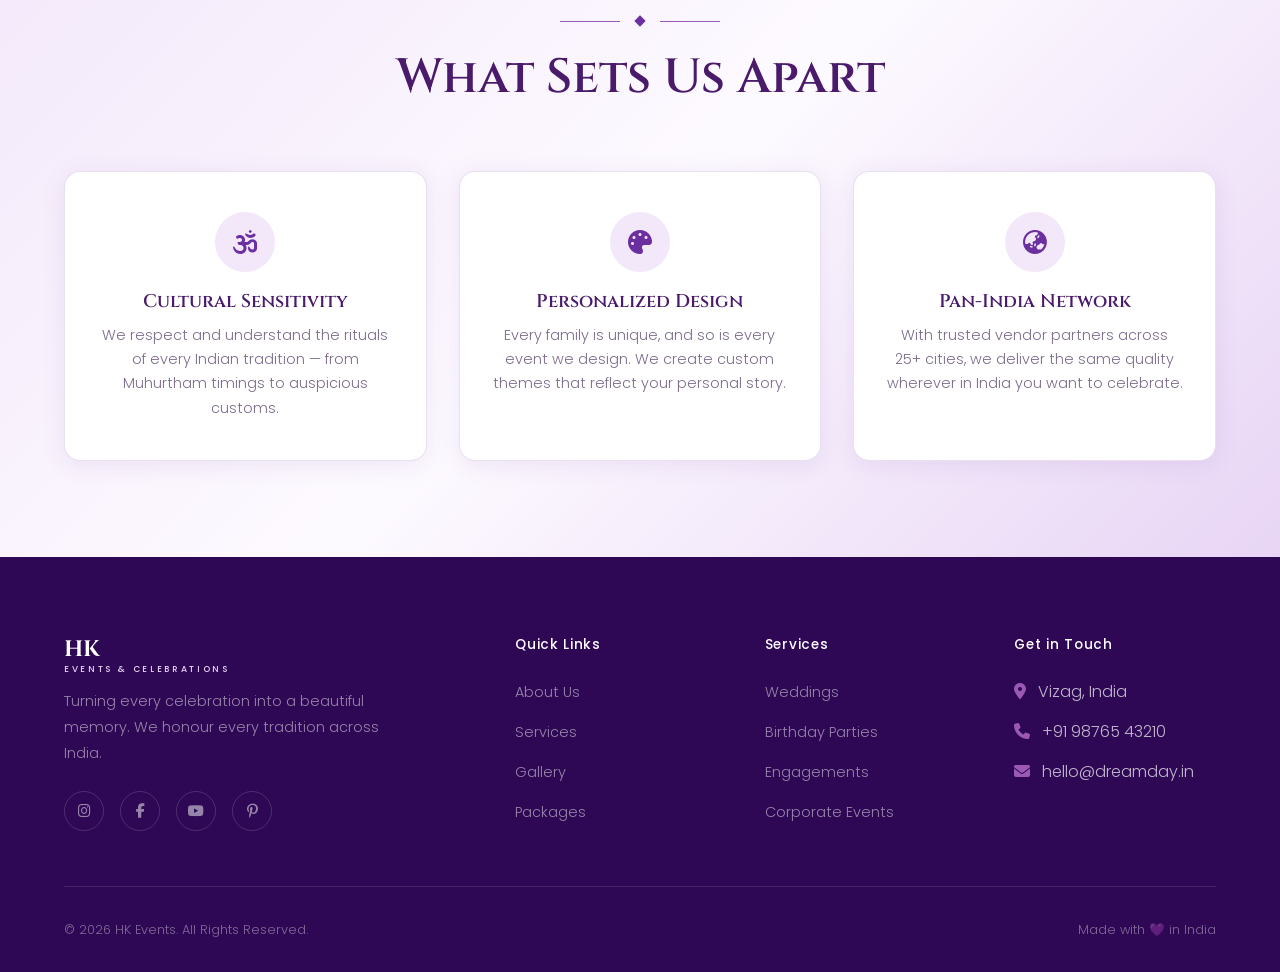
==== commit 48a9eb90: "first commit" ====
--- a/about.html
+++ b/about.html
@@ -79,7 +79,7 @@
                 <div class="footer-brand"><span class="logo-text">HK<small>Events & Celebrations</small></span><p>Turning every celebration into a beautiful memory. We honour every tradition across India.</p><div class="social-links" style="margin-top: 1.5rem;"><a href="#"><i class="fab fa-instagram"></i></a><a href="#"><i class="fab fa-facebook-f"></i></a><a href="#"><i class="fab fa-youtube"></i></a><a href="#"><i class="fab fa-pinterest-p"></i></a></div></div>
                 <div class="footer-links"><h4>Quick Links</h4><ul><li><a href="about.html">About Us</a></li><li><a href="services.html">Services</a></li><li><a href="gallery.html">Gallery</a></li><li><a href="packages.html">Packages</a></li></ul></div>
                 <div class="footer-links"><h4>Services</h4><ul><li><a href="services.html">Weddings</a></li><li><a href="services.html">Birthday Parties</a></li><li><a href="services.html">Engagements</a></li><li><a href="services.html">Corporate Events</a></li></ul></div>
-                <div class="footer-links"><h4>Get in Touch</h4><ul><li><i class="fas fa-map-marker-alt" style="color: var(--purple-light); margin-right: 0.5rem;"></i> Bangalore, India</li><li><i class="fas fa-phone" style="color: var(--purple-light); margin-right: 0.5rem;"></i> +91 98765 43210</li><li><i class="fas fa-envelope" style="color: var(--purple-light); margin-right: 0.5rem;"></i> hello@dreamday.in</li></ul></div>
+                <div class="footer-links"><h4>Get in Touch</h4><ul><li><i class="fas fa-map-marker-alt" style="color: var(--purple-light); margin-right: 0.5rem;"></i> Vizag, India</li><li><i class="fas fa-phone" style="color: var(--purple-light); margin-right: 0.5rem;"></i> +91 98765 43210</li><li><i class="fas fa-envelope" style="color: var(--purple-light); margin-right: 0.5rem;"></i> hello@dreamday.in</li></ul></div>
             </div>
             <div class="footer-bottom"><p>© 2026 HK Events. All Rights Reserved.</p><p>Made with 💜 in India</p></div>
         </div>
--- a/style.css
+++ b/style.css
@@ -1113,17 +1113,20 @@
     border: 1px solid rgba(255, 255, 255, 0.12);
     border-radius: 20px;
     overflow: hidden;
-    width: 100%;
-    max-width: 880px;
+    width: 90%;
+    max-width: 850px;
+    max-height: 80vh;
+    min-height: 400px;
     display: flex;
     flex-direction: row;
     box-shadow: 0 20px 60px rgba(0, 0, 0, 0.7);
     position: relative;
-    transform: translateY(30px) scale(0.96);
-    transition: transform 0.5s cubic-bezier(0.4, 0, 0.2, 1);
+    /* Removed transform animation which causes Safari clipping bug with backdrop-filter */
+    margin: auto;
+    z-index: 10001;
 }
 .global-modal.active .modal-content {
-    transform: translateY(0) scale(1);
+    /* No transform needed */
 }
 .modal-close {
     position: absolute;
@@ -1149,14 +1152,14 @@
     transform: rotate(90deg);
 }
 .modal-left {
-    flex: 0 0 50%;
-    max-width: 50%;
+    flex: 0 0 45%;
+    max-width: 45%;
     overflow: hidden;
+    display: flex;
 }
 .modal-left img {
     width: 100%;
     height: 100%;
-    min-height: 380px;
     object-fit: cover;
     display: block;
 }
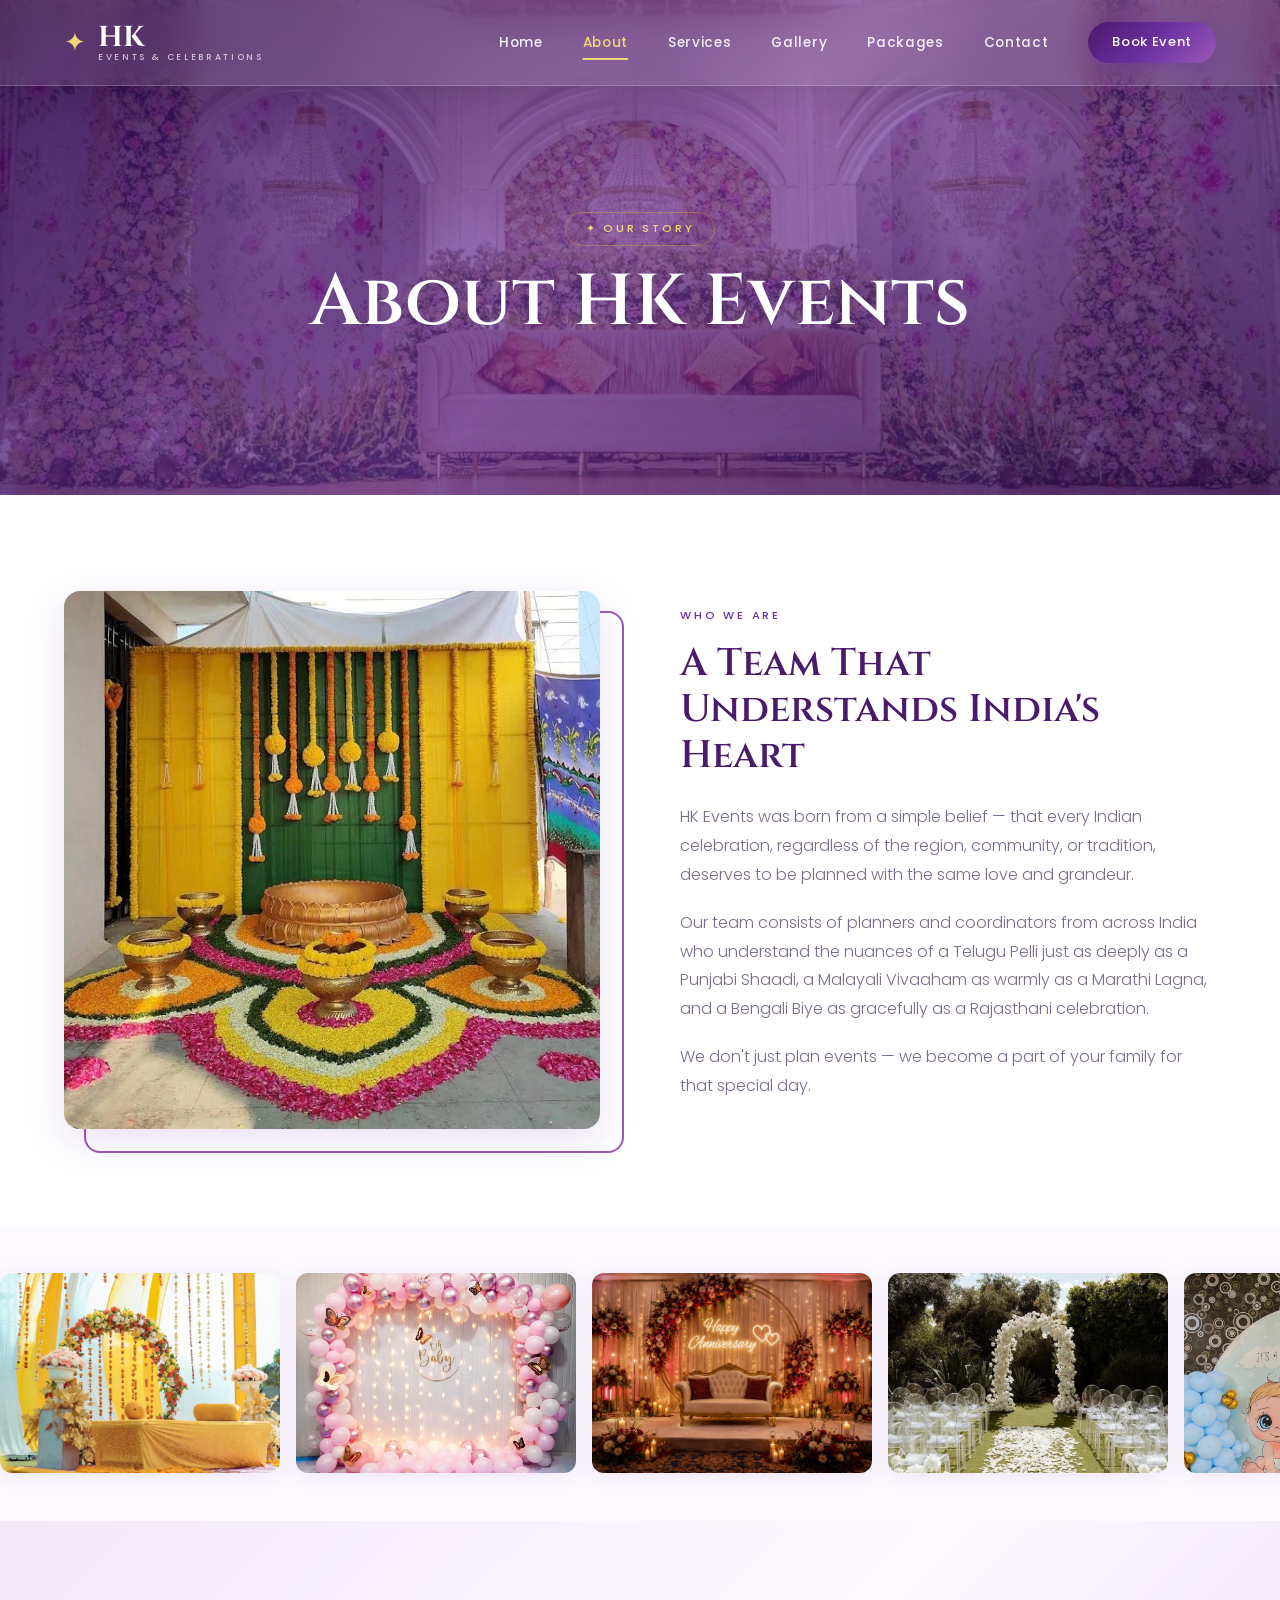
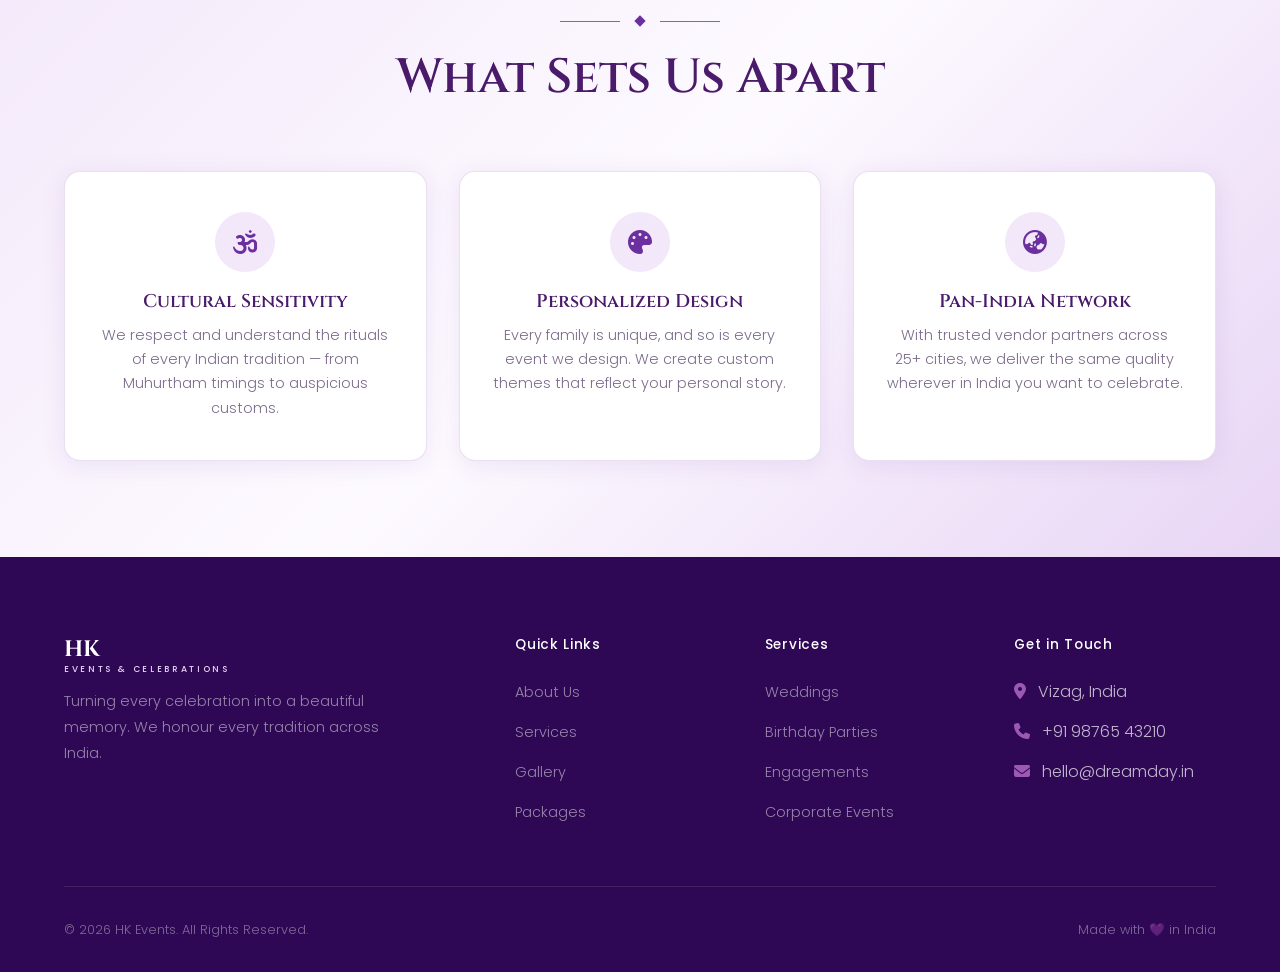
==== commit 5e18ae8e: "first commit" ====
--- a/about.html
+++ b/about.html
@@ -6,7 +6,7 @@
     <title>About Us | HK Events</title>
     <meta name="description" content="Learn about HK Events, India's culturally inclusive event planning team.">
     <link rel="stylesheet" href="https://cdnjs.cloudflare.com/ajax/libs/font-awesome/6.4.0/css/all.min.css">
-    <link rel="stylesheet" href="style.css">
+    <link rel="stylesheet" href="assets/css/style.css">
 </head>
 <body>
     <header>
@@ -18,19 +18,19 @@
     </header>
 
     <section class="hero" style="min-height: 55vh; background-attachment: fixed;">
-        <div class="hero-bg fade-in"><img src="wedding-floral-stage.jpeg" alt="Luxurious floral stage setup"></div>
+        <div class="hero-bg fade-in"><img src="assets/images/wedding-floral-stage.jpeg" alt="Luxurious floral stage setup"></div>
         <div class="container"><div class="hero-content" style="text-align: center; max-width: 100%;"><span class="tag fade-up">✦ Our Story</span><h1 class="fade-up" style="transition-delay: 0.15s;">About HK Events</h1></div></div>
     </section>
 
     <section class="section section-white">
         <div class="container">
             <div class="about-grid fade-up">
-                <div class="about-image"><img src="traditional-decor.jpeg" alt="Traditional Indian event setup"></div>
+                <div class="about-image"><img src="assets/images/traditional-decor.jpeg" alt="Traditional Indian event setup"></div>
                 <div class="about-text">
                     <span class="tag">Who We Are</span>
                     <h2>A Team That Understands India's Heart</h2>
                     <p>HK Events was born from a simple belief — that every Indian celebration, regardless of the region, community, or tradition, deserves to be planned with the same love and grandeur.</p>
-                    <p>Our team consists of planners and coordinators from across India who understand the nuances of a Tamil Kalyanam just as deeply as a Punjabi Shaadi, a Malayali Vivaaham as warmly as a Marathi Lagna, and a Bengali Biye as gracefully as a Rajasthani celebration.</p>
+                    <p>Our team consists of planners and coordinators from across India who understand the nuances of a Telugu Pelli just as deeply as a Punjabi Shaadi, a Malayali Vivaaham as warmly as a Marathi Lagna, and a Bengali Biye as gracefully as a Rajasthani celebration.</p>
                     <p>We don't just plan events — we become a part of your family for that special day.</p>
                 </div>
             </div>
@@ -41,11 +41,11 @@
     <section class="section" style="padding: 2rem 0; background: var(--off-white); overflow: hidden;">
         <div class="container" style="padding: 0;">
             <div class="image-strip fade-in">
-                <div class="image-strip-item"><img src="haldi-decor.jpeg" alt="Event highlight"></div>
-                <div class="image-strip-item"><img src="baby-balloon.jpeg" alt="Event highlight"></div>
-                <div class="image-strip-item"><img src="anniversary-stage.jpeg" alt="Event highlight"></div>
-                <div class="image-strip-item"><img src="outdoor-wedding.jpeg" alt="Event highlight"></div>
-                <div class="image-strip-item"><img src="gender-reveal.jpeg" alt="Event highlight"></div>
+                <div class="image-strip-item"><img src="assets/images/haldi-decor.jpeg" alt="Event highlight"></div>
+                <div class="image-strip-item"><img src="assets/images/baby-balloon.jpeg" alt="Event highlight"></div>
+                <div class="image-strip-item"><img src="assets/images/anniversary-stage.jpeg" alt="Event highlight"></div>
+                <div class="image-strip-item"><img src="assets/images/outdoor-wedding.jpeg" alt="Event highlight"></div>
+                <div class="image-strip-item"><img src="assets/images/gender-reveal.jpeg" alt="Event highlight"></div>
             </div>
         </div>
     </section>
@@ -76,7 +76,7 @@
     <footer>
         <div class="container">
             <div class="footer-grid fade-up">
-                <div class="footer-brand"><span class="logo-text">HK<small>Events & Celebrations</small></span><p>Turning every celebration into a beautiful memory. We honour every tradition across India.</p><div class="social-links" style="margin-top: 1.5rem;"><a href="#"><i class="fab fa-instagram"></i></a><a href="#"><i class="fab fa-facebook-f"></i></a><a href="#"><i class="fab fa-youtube"></i></a><a href="#"><i class="fab fa-pinterest-p"></i></a></div></div>
+                <div class="footer-brand"><span class="logo-text">HK<small>Events & Celebrations</small></span><p>Turning every celebration into a beautiful memory. We honour every tradition across India.</p></div>
                 <div class="footer-links"><h4>Quick Links</h4><ul><li><a href="about.html">About Us</a></li><li><a href="services.html">Services</a></li><li><a href="gallery.html">Gallery</a></li><li><a href="packages.html">Packages</a></li></ul></div>
                 <div class="footer-links"><h4>Services</h4><ul><li><a href="services.html">Weddings</a></li><li><a href="services.html">Birthday Parties</a></li><li><a href="services.html">Engagements</a></li><li><a href="services.html">Corporate Events</a></li></ul></div>
                 <div class="footer-links"><h4>Get in Touch</h4><ul><li><i class="fas fa-map-marker-alt" style="color: var(--purple-light); margin-right: 0.5rem;"></i> Vizag, India</li><li><i class="fas fa-phone" style="color: var(--purple-light); margin-right: 0.5rem;"></i> +91 98765 43210</li><li><i class="fas fa-envelope" style="color: var(--purple-light); margin-right: 0.5rem;"></i> hello@dreamday.in</li></ul></div>
@@ -84,6 +84,7 @@
             <div class="footer-bottom"><p>© 2026 HK Events. All Rights Reserved.</p><p>Made with 💜 in India</p></div>
         </div>
     </footer>
-    <script src="script.js"></script>
+    <script src="assets/js/script.js"></script>
 </body>
 </html>
+
--- a/assets/css/style.css
+++ b/assets/css/style.css
@@ -0,0 +1,1278 @@
+/* Google Fonts */
+@import url('https://fonts.googleapis.com/css2?family=Cinzel:wght@400;500;600;700;800&family=Poppins:wght@300;400;500;600&display=swap');
+
+:root {
+    /* Royal Purple & White Palette */
+    --purple: #6B2FA0;
+    --purple-light: #9B59B6;
+    --purple-dark: #4A1A6B;
+    --purple-deep: #2E0854;
+    --purple-glow: rgba(155, 89, 182, 0.2);
+    --lavender: #E8D5F5;
+    --lavender-light: #F3E8FA;
+    --white: #FFFFFF;
+    --off-white: #FDFAFF;
+    --gold: #D4AF37;
+    --gold-light: #F0D878;
+    --text-dark: #1A0A2E;
+    --text-medium: #4A3660;
+    --text-light: #7B6B8A;
+    --border: rgba(107, 47, 160, 0.15);
+    --shadow: 0 4px 25px rgba(107, 47, 160, 0.1);
+    --shadow-lg: 0 12px 40px rgba(107, 47, 160, 0.15);
+    --gradient-purple: linear-gradient(135deg, var(--purple-dark), var(--purple), var(--purple-light));
+    --gradient-soft: linear-gradient(135deg, #F3E8FA, #FDFAFF, #E8D5F5);
+    --transition: all 0.4s cubic-bezier(0.4, 0, 0.2, 1);
+}
+
+* { margin: 0; padding: 0; box-sizing: border-box; }
+html { scroll-behavior: smooth; }
+
+body {
+    font-family: 'Poppins', sans-serif;
+    color: var(--text-dark);
+    background-color: var(--off-white);
+    line-height: 1.7;
+    overflow-x: hidden;
+    font-weight: 300;
+}
+a, button { cursor: pointer; }
+
+/* ========================
+   ROYAL CURSOR EFFECT
+   ======================== */
+.cursor-dot {
+    position: fixed;
+    top: 0; left: 0;
+    width: 6px; height: 6px;
+    background: var(--gold-light);
+    border-radius: 50%;
+    transform: translate(-50%, -50%);
+    pointer-events: none;
+    z-index: 10000;
+    box-shadow: 0 0 10px var(--gold-light), 0 0 20px var(--gold);
+    transition: transform 0.15s ease-out, opacity 0.3s;
+    opacity: 0;
+}
+.cursor-trail {
+    position: fixed;
+    top: 0; left: 0;
+    width: 35px; height: 35px;
+    border: 1.5px solid rgba(212, 175, 55, 0.6);
+    border-radius: 50%;
+    transform: translate(-50%, -50%);
+    pointer-events: none;
+    z-index: 9999;
+    transition: width 0.3s, height 0.3s, background 0.3s, border-color 0.3s, opacity 0.3s;
+    opacity: 0;
+}
+.cursor-trail.hover {
+    width: 55px; height: 55px;
+    background: rgba(212, 175, 55, 0.15);
+    border-color: var(--gold);
+}
+
+h1, h2, h3, h4, h5, h6 {
+    font-family: 'Cinzel', serif;
+    font-weight: 600;
+    color: var(--text-dark);
+    line-height: 1.2;
+}
+
+a { text-decoration: none; color: inherit; transition: var(--transition); }
+ul { list-style: none; }
+img { max-width: 100%; height: auto; display: block; }
+
+.container { max-width: 1280px; margin: 0 auto; padding: 0 5%; }
+
+/* Ornament */
+.ornament {
+    display: flex;
+    align-items: center;
+    justify-content: center;
+    gap: 1rem;
+    margin-bottom: 1.5rem;
+}
+.ornament-line { width: 60px; height: 1px; background: var(--purple-light); }
+.ornament-diamond { width: 8px; height: 8px; background: var(--purple); transform: rotate(45deg); }
+
+/* Tag */
+.tag {
+    display: inline-block;
+    font-size: 0.7rem;
+    text-transform: uppercase;
+    letter-spacing: 0.25em;
+    color: var(--purple);
+    font-weight: 500;
+    margin-bottom: 1rem;
+}
+
+/* Section Title */
+.section-title {
+    text-align: center;
+    margin-bottom: 4rem;
+}
+.section-title h2 {
+    font-size: clamp(2.2rem, 4vw, 3rem);
+    margin-bottom: 1rem;
+    color: var(--purple-dark);
+}
+.section-title p {
+    font-size: 1.05rem;
+    color: var(--text-light);
+    max-width: 600px;
+    margin: 0 auto;
+}
+
+/* ========================
+   HEADER
+   ======================== */
+header {
+    position: fixed;
+    top: 0;
+    width: 100%;
+    z-index: 1000;
+    background: rgba(255, 255, 255, 0.1);
+    backdrop-filter: blur(16px);
+    -webkit-backdrop-filter: blur(16px);
+    transition: all 0.4s ease;
+    border-bottom: 1px solid rgba(255, 255, 255, 0.2);
+    box-shadow: 0 4px 30px rgba(0, 0, 0, 0.1);
+}
+header.scrolled {
+    background: rgba(255, 255, 255, 0.85);
+    backdrop-filter: blur(20px);
+    -webkit-backdrop-filter: blur(20px);
+    box-shadow: 0 4px 30px rgba(107, 47, 160, 0.12);
+    border-bottom: 1px solid rgba(107, 47, 160, 0.15);
+}
+.navbar {
+    display: flex;
+    justify-content: space-between;
+    align-items: center;
+    height: 85px;
+}
+.logo {
+    display: flex;
+    align-items: center;
+    gap: 0.75rem;
+}
+.logo-icon { font-size: 1.6rem; color: var(--gold-light); transition: var(--transition); }
+header.scrolled .logo-icon { color: var(--purple); }
+.logo-text {
+    font-family: 'Cinzel', serif;
+    font-size: 1.8rem;
+    font-weight: 700;
+    color: var(--white);
+    line-height: 1;
+    transition: var(--transition);
+}
+header.scrolled .logo-text { color: var(--purple-dark); }
+.logo-text small {
+    display: block;
+    font-family: 'Poppins', sans-serif;
+    font-size: 0.55rem;
+    letter-spacing: 0.3em;
+    text-transform: uppercase;
+    color: rgba(255,255,255,0.7);
+    font-weight: 500;
+    transition: var(--transition);
+}
+header.scrolled .logo-text small { color: var(--purple-light); }
+.nav-links { display: flex; align-items: center; gap: 2.5rem; }
+.nav-links a {
+    font-size: 0.85rem;
+    font-weight: 500;
+    letter-spacing: 0.05em;
+    color: rgba(255,255,255,0.9);
+    position: relative;
+    transition: var(--transition);
+}
+header.scrolled .nav-links a { color: var(--text-medium); }
+.nav-links a:hover, .nav-links a.active { color: var(--gold-light); }
+header.scrolled .nav-links a:hover, header.scrolled .nav-links a.active { color: var(--purple); }
+.nav-links a::after {
+    content: '';
+    position: absolute;
+    width: 0;
+    height: 2px;
+    bottom: -6px;
+    left: 50%;
+    transform: translateX(-50%);
+    background: var(--gold-light);
+    transition: var(--transition);
+    border-radius: 2px;
+}
+header.scrolled .nav-links a::after { background: var(--gradient-purple); }
+.nav-links a:hover::after, .nav-links a.active::after { width: 100%; }
+.nav-cta {
+    background: var(--gradient-purple) !important;
+    color: var(--white) !important;
+    padding: 0.6rem 1.5rem;
+    border-radius: 50px;
+    font-size: 0.82rem !important;
+    font-weight: 500 !important;
+    box-shadow: 0 4px 15px rgba(107, 47, 160, 0.3);
+}
+.nav-cta::after { display: none !important; }
+.nav-cta:hover { transform: translateY(-2px); box-shadow: 0 6px 20px rgba(107, 47, 160, 0.4); }
+.mobile-menu-btn {
+    display: none;
+    background: none;
+    border: none;
+    font-size: 1.5rem;
+    color: var(--purple-dark);
+    cursor: pointer;
+}
+
+/* ========================
+   BUTTONS
+   ======================== */
+.btn {
+    display: inline-block;
+    padding: 0.9rem 2.2rem;
+    font-family: 'Poppins', sans-serif;
+    font-size: 0.85rem;
+    font-weight: 500;
+    letter-spacing: 0.05em;
+    cursor: pointer;
+    transition: var(--transition);
+    border: none;
+    border-radius: 50px;
+    text-align: center;
+}
+.btn-purple {
+    background: var(--gradient-purple);
+    color: var(--white);
+    box-shadow: 0 4px 15px rgba(107, 47, 160, 0.3);
+}
+.btn-purple:hover {
+    transform: translateY(-3px);
+    box-shadow: 0 8px 25px rgba(107, 47, 160, 0.4);
+}
+.btn-white {
+    background: var(--white);
+    color: var(--purple);
+    box-shadow: var(--shadow);
+}
+.btn-white:hover {
+    transform: translateY(-3px);
+    box-shadow: var(--shadow-lg);
+}
+.btn-outline {
+    background: transparent;
+    border: 2px solid var(--purple);
+    color: var(--purple);
+}
+.btn-outline:hover {
+    background: var(--purple);
+    color: var(--white);
+}
+.btn-outline-white {
+    background: transparent;
+    border: 2px solid rgba(255,255,255,0.6);
+    color: var(--white);
+}
+.btn-outline-white:hover {
+    background: var(--white);
+    color: var(--purple);
+}
+.btn-gold {
+    background: linear-gradient(135deg, var(--gold), var(--gold-light));
+    color: var(--purple-deep);
+    font-weight: 600;
+}
+.btn-gold:hover {
+    transform: translateY(-3px);
+    box-shadow: 0 8px 25px rgba(212, 175, 55, 0.4);
+}
+
+/* ========================
+   HERO
+   ======================== */
+.hero {
+    min-height: 100vh;
+    display: flex;
+    align-items: center;
+    position: relative;
+    overflow: hidden;
+    background: var(--purple-deep);
+    cursor: none; /* Hide default cursor only in hero */
+}
+.hero-bg {
+    position: absolute;
+    inset: 0;
+    z-index: 1;
+}
+.hero-bg img { width: 100%; height: 100%; object-fit: cover; }
+.hero-bg::after {
+    content: '';
+    position: absolute;
+    inset: 0;
+    background: linear-gradient(135deg, rgba(46, 8, 84, 0.82) 0%, rgba(107, 47, 160, 0.65) 50%, rgba(46, 8, 84, 0.75) 100%);
+}
+.hero-content {
+    position: relative;
+    z-index: 2;
+    max-width: 800px;
+    margin: 0 auto;
+    padding-top: 85px;
+    color: var(--white);
+    text-align: center;
+}
+.hero-content .tag {
+    color: var(--gold-light);
+    border: 1px solid rgba(212, 175, 55, 0.4);
+    padding: 0.4rem 1.2rem;
+    border-radius: 50px;
+}
+.hero-content h1 {
+    font-size: clamp(3rem, 6vw, 4.5rem);
+    color: var(--white);
+    margin-bottom: 1.5rem;
+    line-height: 1.15;
+}
+.hero-content h1 span { color: var(--gold-light); font-style: italic; }
+.hero-content p {
+    font-size: 1.1rem;
+    color: rgba(255,255,255,0.85);
+    margin-bottom: 2.5rem;
+    max-width: 550px;
+    line-height: 1.8;
+}
+.hero-btns { display: flex; gap: 1rem; flex-wrap: wrap; justify-content: center; margin-top: 2rem; }
+
+/* ========================
+   SECTIONS
+   ======================== */
+.section { padding: 6rem 0; }
+.section-white { background: var(--white); }
+.section-lavender { background: var(--gradient-soft); }
+.section-purple {
+    background: var(--gradient-purple);
+    color: var(--white);
+}
+
+/* ========================
+   SERVICE CARDS
+   ======================== */
+.services-grid {
+    display: grid;
+    grid-template-columns: repeat(3, 1fr);
+    gap: 2rem;
+}
+.service-card {
+    background: var(--white);
+    border: 1px solid var(--border);
+    border-radius: 16px;
+    overflow: hidden;
+    transition: var(--transition);
+    box-shadow: var(--shadow);
+}
+.service-card:hover {
+    transform: translateY(-10px);
+    box-shadow: var(--shadow-lg);
+    border-color: var(--purple-light);
+}
+.service-card-img { height: 220px; overflow: hidden; }
+.service-card-img img {
+    width: 100%;
+    height: 100%;
+    object-fit: cover;
+    transition: transform 0.6s ease;
+}
+.service-card:hover .service-card-img img { transform: scale(1.08); }
+.service-card-body { padding: 1.8rem; }
+.service-card-body h3 {
+    font-size: 1.3rem;
+    margin-bottom: 0.5rem;
+    color: var(--purple-dark);
+}
+.service-card-body p { font-size: 0.92rem; color: var(--text-light); line-height: 1.7; }
+
+/* ========================
+   GALLERY
+   ======================== */
+.gallery-grid {
+    display: grid;
+    grid-template-columns: repeat(3, 1fr);
+    gap: 1.5rem;
+}
+.gallery-item {
+    border-radius: 16px;
+    overflow: hidden;
+    position: relative;
+    cursor: pointer;
+    box-shadow: var(--shadow);
+}
+.gallery-item img {
+    width: 100%;
+    aspect-ratio: 4/3;
+    object-fit: cover;
+    transition: transform 0.6s ease;
+}
+.gallery-item:hover img { transform: scale(1.1); }
+.gallery-caption {
+    position: absolute;
+    bottom: 0;
+    left: 0;
+    right: 0;
+    padding: 2rem 1.5rem 1.5rem;
+    background: linear-gradient(to top, rgba(46, 8, 84, 0.85), transparent);
+    color: white;
+    transform: translateY(100%);
+    transition: var(--transition);
+}
+.gallery-item:hover .gallery-caption { transform: translateY(0); }
+.gallery-caption h4 { color: white; font-size: 1.1rem; }
+.gallery-caption span { font-size: 0.8rem; color: var(--gold-light); }
+
+/* ========================
+   PRICING
+   ======================== */
+.pricing-grid {
+    display: grid;
+    grid-template-columns: repeat(3, 1fr);
+    gap: 2rem;
+    align-items: stretch;
+}
+.pricing-card {
+    background: var(--white);
+    border: 1px solid var(--border);
+    border-radius: 16px;
+    padding: 3rem 2rem;
+    text-align: center;
+    transition: var(--transition);
+    display: flex;
+    flex-direction: column;
+    position: relative;
+    overflow: hidden;
+    box-shadow: var(--shadow);
+}
+.pricing-card.featured {
+    border: 2px solid var(--purple);
+    box-shadow: var(--shadow-lg);
+    transform: scale(1.03);
+}
+.pricing-card.featured::before {
+    content: 'Most Popular';
+    position: absolute;
+    top: 20px;
+    right: -35px;
+    background: var(--gradient-purple);
+    color: white;
+    font-size: 0.7rem;
+    font-weight: 600;
+    padding: 0.3rem 3rem;
+    transform: rotate(45deg);
+    letter-spacing: 0.05em;
+}
+.pricing-card:hover {
+    transform: translateY(-8px);
+    box-shadow: var(--shadow-lg);
+}
+.pricing-card.featured:hover { transform: scale(1.03) translateY(-8px); }
+.pricing-card h3 { font-size: 1.5rem; color: var(--purple-dark); margin-bottom: 0.5rem; }
+.pricing-card .price {
+    font-family: 'Playfair Display', serif;
+    font-size: 3rem;
+    font-weight: 700;
+    color: var(--purple);
+    margin: 1.5rem 0;
+}
+.pricing-card .price span { font-size: 1rem; font-weight: 400; color: var(--text-light); }
+.pricing-card ul { text-align: left; margin: 1.5rem 0; flex-grow: 1; }
+.pricing-card li {
+    padding: 0.6rem 0;
+    font-size: 0.92rem;
+    color: var(--text-medium);
+    border-bottom: 1px solid var(--border);
+    display: flex;
+    align-items: center;
+    gap: 0.75rem;
+}
+.pricing-card li:last-child { border-bottom: none; }
+.pricing-card li .check { color: var(--purple); font-weight: 600; }
+
+/* ========================
+   FORMS
+   ======================== */
+.form-wrapper {
+    max-width: 700px;
+    margin: 0 auto;
+    background: var(--white);
+    border: 1px solid var(--border);
+    border-radius: 16px;
+    padding: 3rem;
+    box-shadow: var(--shadow);
+}
+.form-row { display: grid; grid-template-columns: 1fr 1fr; gap: 1.5rem; }
+.form-group { margin-bottom: 1.5rem; }
+.form-group label {
+    display: block;
+    font-size: 0.85rem;
+    font-weight: 500;
+    color: var(--text-dark);
+    margin-bottom: 0.5rem;
+}
+.form-control {
+    width: 100%;
+    padding: 0.85rem 1.2rem;
+    border: 1px solid #e0d6ec;
+    border-radius: 12px;
+    font-family: 'Poppins', sans-serif;
+    font-size: 0.95rem;
+    color: var(--text-dark);
+    background: var(--off-white);
+    transition: var(--transition);
+}
+.form-control:focus {
+    outline: none;
+    border-color: var(--purple);
+    box-shadow: 0 0 0 4px var(--purple-glow);
+    background: var(--white);
+}
+.form-control::placeholder { color: #b8a8c8; }
+textarea.form-control { resize: vertical; min-height: 130px; }
+
+/* ========================
+   ABOUT GRID
+   ======================== */
+.about-grid {
+    display: grid;
+    grid-template-columns: 1fr 1fr;
+    gap: 5rem;
+    align-items: center;
+}
+.about-image { position: relative; }
+.about-image img {
+    width: 100%;
+    border-radius: 16px;
+    box-shadow: var(--shadow-lg);
+}
+.about-image::after {
+    content: '';
+    position: absolute;
+    top: 20px;
+    left: 20px;
+    width: 100%;
+    height: 100%;
+    border: 2px solid var(--purple-light);
+    border-radius: 16px;
+    z-index: -1;
+}
+.about-text h2 {
+    font-size: clamp(2rem, 3vw, 2.8rem);
+    color: var(--purple-dark);
+    margin-bottom: 1.5rem;
+}
+.about-text p { font-size: 1rem; color: var(--text-light); margin-bottom: 1.2rem; line-height: 1.8; }
+.stats-row {
+    display: flex;
+    gap: 3rem;
+    margin-top: 2rem;
+    padding-top: 2rem;
+    border-top: 1px solid var(--border);
+}
+.stat h4 { font-size: 2rem; color: var(--purple); }
+.stat p { font-size: 0.85rem; color: var(--text-light); margin-bottom: 0; }
+
+/* ========================
+   CONTACT
+   ======================== */
+.contact-grid {
+    display: grid;
+    grid-template-columns: 1fr 1fr;
+    gap: 4rem;
+    align-items: flex-start;
+}
+.contact-info h2 {
+    font-size: clamp(2rem, 3vw, 2.5rem);
+    color: var(--purple-dark);
+    margin-bottom: 1.5rem;
+}
+.contact-info p { color: var(--text-light); margin-bottom: 2rem; line-height: 1.8; }
+.contact-detail { display: flex; align-items: flex-start; gap: 1rem; margin-bottom: 1.5rem; }
+.contact-detail-icon {
+    width: 50px;
+    height: 50px;
+    border-radius: 12px;
+    background: var(--lavender-light);
+    display: flex;
+    align-items: center;
+    justify-content: center;
+    color: var(--purple);
+    font-size: 1.1rem;
+    flex-shrink: 0;
+}
+.contact-detail h4 {
+    font-family: 'Poppins', sans-serif;
+    font-size: 0.9rem;
+    font-weight: 500;
+    margin-bottom: 0.25rem;
+}
+.contact-detail p { font-size: 0.9rem; color: var(--text-light); margin-bottom: 0; }
+
+/* ========================
+   FOOTER
+   ======================== */
+footer {
+    background: var(--purple-deep);
+    color: rgba(255,255,255,0.7);
+    padding: 5rem 0 2rem;
+}
+.footer-grid {
+    display: grid;
+    grid-template-columns: 2fr 1fr 1fr 1fr;
+    gap: 3rem;
+    margin-bottom: 3rem;
+}
+.footer-brand { max-width: 350px; }
+.footer-brand .logo-text { color: var(--white); font-size: 1.4rem; }
+.footer-brand .logo-text small { color: var(--lavender); }
+.footer-brand p { margin-top: 1rem; font-size: 0.9rem; line-height: 1.8; color: rgba(255,255,255,0.5); }
+.footer-links h4 {
+    font-family: 'Poppins', sans-serif;
+    font-size: 0.85rem;
+    font-weight: 500;
+    color: var(--white);
+    margin-bottom: 1.5rem;
+    letter-spacing: 0.05em;
+}
+.footer-links li { margin-bottom: 0.8rem; }
+.footer-links a { font-size: 0.9rem; color: rgba(255,255,255,0.5); }
+.footer-links a:hover { color: var(--lavender); }
+.footer-bottom {
+    display: flex;
+    justify-content: space-between;
+    align-items: center;
+    padding-top: 2rem;
+    border-top: 1px solid rgba(255,255,255,0.1);
+    font-size: 0.8rem;
+    color: rgba(255,255,255,0.4);
+}
+.social-links { display: flex; gap: 1rem; }
+.social-links a {
+    width: 40px;
+    height: 40px;
+    border-radius: 50%;
+    border: 1px solid rgba(255,255,255,0.15);
+    display: flex;
+    align-items: center;
+    justify-content: center;
+    color: rgba(255,255,255,0.5);
+    font-size: 0.9rem;
+    transition: var(--transition);
+}
+.social-links a:hover {
+    background: var(--purple-light);
+    color: white;
+    border-color: var(--purple-light);
+    transform: translateY(-3px);
+}
+
+/* ========================
+   ANIMATIONS
+   ======================== */
+.fade-up {
+    opacity: 0;
+    transform: translateY(35px);
+    transition: opacity 1s ease, transform 1s ease;
+}
+.fade-in { opacity: 0; transition: opacity 1.2s ease; }
+.fade-up.is-visible, .fade-in.is-visible { opacity: 1; transform: translateY(0); }
+
+/* Page Load Animation */
+@keyframes pageLoadIn {
+    from { opacity: 0; transform: translateY(20px); }
+    to { opacity: 1; transform: translateY(0); }
+}
+body { animation: pageLoadIn 0.8s ease forwards; }
+
+/* ========================
+   ENHANCED CARD GLOW HOVER
+   ======================== */
+.service-card {
+    position: relative;
+}
+.service-card::before {
+    content: '';
+    position: absolute; inset: -2px;
+    border-radius: 18px;
+    background: linear-gradient(135deg, var(--purple), var(--gold), var(--purple-light));
+    z-index: -1;
+    opacity: 0;
+    transition: opacity 0.5s ease;
+}
+.service-card:hover::before { opacity: 1; }
+.service-card:hover {
+    border-color: transparent;
+}
+
+/* ========================
+   GALLERY FILTERS
+   ======================== */
+.gallery-filters {
+    display: flex;
+    justify-content: center;
+    gap: 0.8rem;
+    margin-bottom: 3rem;
+    flex-wrap: wrap;
+}
+.gallery-filter-btn {
+    padding: 0.55rem 1.5rem;
+    border: 1.5px solid var(--border);
+    border-radius: 50px;
+    background: transparent;
+    color: var(--text-medium);
+    font-family: 'Poppins', sans-serif;
+    font-size: 0.8rem;
+    font-weight: 500;
+    cursor: pointer;
+    transition: var(--transition);
+    letter-spacing: 0.03em;
+}
+.gallery-filter-btn:hover {
+    border-color: var(--purple-light);
+    color: var(--purple);
+    background: var(--lavender-light);
+}
+.gallery-filter-btn.active {
+    background: var(--gradient-purple);
+    color: var(--white);
+    border-color: var(--purple);
+    box-shadow: 0 4px 15px rgba(107, 47, 160, 0.3);
+}
+
+/* Masonry-style Gallery */
+.gallery-masonry {
+    columns: 3;
+    column-gap: 1.5rem;
+}
+.gallery-masonry .gallery-item {
+    break-inside: avoid;
+    margin-bottom: 1.5rem;
+    display: inline-block;
+    width: 100%;
+}
+.gallery-masonry .gallery-item img {
+    aspect-ratio: unset;
+    height: auto;
+}
+
+/* ========================
+   LIGHTBOX
+   ======================== */
+.lightbox {
+    position: fixed; inset: 0;
+    z-index: 10000;
+    background: rgba(0,0,0,0.92);
+    display: none; align-items: center; justify-content: center;
+    opacity: 0;
+    transition: opacity 0.4s ease;
+    cursor: pointer;
+    backdrop-filter: blur(6px);
+}
+.lightbox.active { display: flex; opacity: 1; }
+.lightbox img {
+    max-width: 90vw;
+    max-height: 85vh;
+    object-fit: contain;
+    border-radius: 8px;
+    box-shadow: 0 20px 60px rgba(0,0,0,0.5);
+    animation: lightboxZoomIn 0.4s ease forwards;
+}
+@keyframes lightboxZoomIn {
+    from { transform: scale(0.85); opacity: 0; }
+    to { transform: scale(1); opacity: 1; }
+}
+.lightbox-close {
+    position: absolute; top: 25px; right: 30px;
+    font-size: 2rem; color: rgba(255,255,255,0.6);
+    cursor: pointer; background: none; border: none;
+    transition: color 0.3s ease;
+    font-family: 'Poppins', sans-serif;
+}
+.lightbox-close:hover { color: #fff; }
+.lightbox-caption {
+    position: absolute; bottom: 30px; left: 50%; transform: translateX(-50%);
+    color: rgba(255,255,255,0.6);
+    font-family: 'Poppins', sans-serif; font-size: 0.85rem;
+    letter-spacing: 0.05em; text-align: center;
+}
+
+/* ========================
+   ANIMATED COUNTER STATS
+   ======================== */
+.stats-row-animated {
+    display: flex;
+    justify-content: center;
+    gap: 4rem;
+    flex-wrap: wrap;
+    margin-top: 3rem;
+}
+.stat-card {
+    text-align: center;
+    padding: 2rem 2.5rem;
+    background: var(--white);
+    border-radius: 16px;
+    border: 1px solid var(--border);
+    box-shadow: var(--shadow);
+    transition: var(--transition);
+    min-width: 180px;
+}
+.stat-card:hover {
+    transform: translateY(-5px);
+    box-shadow: var(--shadow-lg);
+    border-color: var(--purple-light);
+}
+.stat-icon {
+    font-size: 2rem;
+    margin-bottom: 0.8rem;
+    display: block;
+}
+.stat-number {
+    font-family: 'Playfair Display', serif;
+    font-size: 2.5rem;
+    font-weight: 700;
+    color: var(--purple);
+    line-height: 1;
+}
+.stat-label {
+    font-size: 0.82rem;
+    color: var(--text-light);
+    margin-top: 0.4rem;
+    letter-spacing: 0.03em;
+}
+
+/* ========================
+   WHY CHOOSE US CARDS
+   ======================== */
+.why-grid {
+    display: grid;
+    grid-template-columns: repeat(3, 1fr);
+    gap: 2rem;
+}
+.why-card {
+    padding: 2.5rem 2rem;
+    text-align: center;
+    background: var(--white);
+    border-radius: 16px;
+    border: 1px solid var(--border);
+    box-shadow: var(--shadow);
+    transition: var(--transition);
+    position: relative;
+    overflow: hidden;
+}
+.why-card::before {
+    content: '';
+    position: absolute; top: 0; left: 0; right: 0;
+    height: 3px;
+    background: var(--gradient-purple);
+    transform: scaleX(0);
+    transition: transform 0.5s ease;
+    transform-origin: left;
+}
+.why-card:hover::before { transform: scaleX(1); }
+.why-card:hover {
+    transform: translateY(-8px);
+    box-shadow: var(--shadow-lg);
+}
+.why-icon {
+    width: 60px; height: 60px; margin: 0 auto 1.2rem;
+    border-radius: 50%;
+    background: var(--lavender-light);
+    display: flex; align-items: center; justify-content: center;
+    font-size: 1.5rem;
+    transition: var(--transition);
+}
+.why-card:hover .why-icon {
+    background: var(--gradient-purple);
+    transform: scale(1.1);
+}
+.why-card:hover .why-icon i { color: var(--white); }
+.why-icon i { color: var(--purple); transition: color 0.3s ease; }
+.why-card h3 {
+    font-size: 1.15rem;
+    color: var(--purple-dark);
+    margin-bottom: 0.6rem;
+}
+.why-card p { font-size: 0.9rem; color: var(--text-light); line-height: 1.7; }
+
+/* ========================
+   IMAGE STRIP (Horizontal Scroll)
+   ======================== */
+.image-strip {
+    display: flex;
+    gap: 1rem;
+    overflow-x: auto;
+    scroll-snap-type: x mandatory;
+    padding: 1rem 0;
+    scrollbar-width: none;
+}
+.image-strip::-webkit-scrollbar { display: none; }
+.image-strip-item {
+    flex: 0 0 280px;
+    height: 200px;
+    border-radius: 12px;
+    overflow: hidden;
+    scroll-snap-align: start;
+    position: relative;
+    box-shadow: var(--shadow);
+    transition: var(--transition);
+}
+.image-strip-item:hover { transform: scale(1.03); }
+.image-strip-item img {
+    width: 100%; height: 100%;
+    object-fit: cover;
+}
+
+/* ========================
+   TIMELINE
+   ======================== */
+.process-timeline {
+    display: grid;
+    grid-template-columns: repeat(4, 1fr);
+    gap: 2rem;
+    position: relative;
+    margin-top: 3rem;
+}
+.process-timeline::before {
+    content: '';
+    position: absolute;
+    top: 40px; left: 12.5%; right: 12.5%;
+    height: 2px;
+    background: var(--border);
+}
+.process-step {
+    text-align: center;
+    position: relative;
+}
+.step-num {
+    width: 50px; height: 50px;
+    border-radius: 50%;
+    background: var(--gradient-purple);
+    color: var(--white);
+    display: flex; align-items: center; justify-content: center;
+    font-family: 'Playfair Display', serif;
+    font-size: 1.2rem; font-weight: 700;
+    margin: 0 auto 1.2rem;
+    position: relative; z-index: 2;
+    box-shadow: 0 4px 15px rgba(107, 47, 160, 0.3);
+}
+.process-step h4 {
+    font-size: 1rem;
+    color: var(--purple-dark);
+    margin-bottom: 0.4rem;
+}
+.process-step p {
+    font-size: 0.82rem;
+    color: var(--text-light);
+    line-height: 1.6;
+}
+
+/* ========================
+   DYNAMIC ROADMAP
+   ======================== */
+.roadmap-container {
+    background: var(--white);
+    border: 1px solid var(--border);
+    border-radius: 20px;
+    padding: 2.5rem;
+    box-shadow: var(--shadow);
+    margin-top: 2rem;
+}
+.duration-selector {
+    display: flex;
+    justify-content: center;
+    gap: 1rem;
+    margin-bottom: 3rem;
+    flex-wrap: wrap;
+}
+.duration-btn {
+    padding: 0.8rem 2rem;
+    background: transparent;
+    border: 1.5px solid var(--purple-light);
+    color: var(--purple-dark);
+    border-radius: 50px;
+    font-family: 'Poppins', sans-serif;
+    font-size: 0.95rem;
+    font-weight: 500;
+    cursor: pointer;
+    transition: var(--transition);
+}
+.duration-btn:hover {
+    background: var(--lavender-light);
+    border-color: var(--purple);
+}
+.duration-btn.active {
+    background: var(--gradient-purple);
+    color: var(--white);
+    border-color: transparent;
+    box-shadow: 0 4px 15px rgba(107, 47, 160, 0.3);
+}
+
+.roadmap-graph-container {
+    display: flex;
+    align-items: center;
+    justify-content: center;
+    flex-wrap: nowrap;
+    gap: 0;
+    padding: 3rem 2rem;
+    overflow-x: auto;
+    scrollbar-width: none;
+    -ms-overflow-style: none;
+    position: relative;
+}
+.roadmap-graph-container::-webkit-scrollbar {
+    display: none;
+}
+.graph-node-wrapper {
+    display: flex;
+    flex-direction: column;
+    align-items: center;
+    position: relative;
+}
+.graph-node-wrapper:nth-child(odd) {
+    margin-top: -60px;
+}
+.graph-node-wrapper:nth-child(even) {
+    margin-top: 60px;
+}
+.graph-node {
+    width: 100px;
+    height: 100px;
+    border-radius: 50%;
+    border: 3px solid var(--gold-light);
+    overflow: hidden;
+    cursor: pointer;
+    box-shadow: 0 4px 15px rgba(212, 175, 55, 0.25);
+    transition: transform 0.4s cubic-bezier(0.4, 0, 0.2, 1), box-shadow 0.4s, border-color 0.4s;
+    position: relative;
+    background: var(--white);
+    z-index: 2;
+}
+.graph-node img {
+    width: 100%;
+    height: 100%;
+    object-fit: cover;
+    transition: var(--transition);
+}
+.graph-node:hover {
+    transform: scale(1.15);
+    box-shadow: 0 0 30px rgba(212, 175, 55, 0.5);
+    border-color: var(--gold);
+}
+.graph-node:hover img {
+    transform: scale(1.1);
+}
+.graph-node-label {
+    margin-top: 8px;
+    font-size: 0.8rem;
+    font-weight: 700;
+    color: var(--purple-dark);
+    text-align: center;
+    white-space: nowrap;
+}
+.graph-line {
+    width: 60px;
+    height: 3px;
+    background: linear-gradient(90deg, var(--gold-light), var(--purple-light));
+    border-radius: 2px;
+    align-self: center;
+    z-index: 1;
+}
+
+/* ========================
+   GLOBAL MODAL
+   ======================== */
+.global-modal {
+    position: fixed;
+    top: 0;
+    left: 0;
+    width: 100%;
+    height: 100%;
+    background: rgba(10, 5, 20, 0.75);
+    backdrop-filter: blur(12px);
+    -webkit-backdrop-filter: blur(12px);
+    z-index: 10000;
+    display: flex;
+    align-items: center;
+    justify-content: center;
+    opacity: 0;
+    visibility: hidden;
+    transition: opacity 0.4s ease, visibility 0.4s ease;
+    padding: 20px;
+}
+.global-modal.active {
+    opacity: 1;
+    visibility: visible;
+}
+.modal-content {
+    background: rgba(18, 8, 32, 0.95);
+    border: 1px solid rgba(255, 255, 255, 0.12);
+    border-radius: 20px;
+    overflow: hidden;
+    width: 90%;
+    max-width: 850px;
+    max-height: 80vh;
+    min-height: 400px;
+    display: flex;
+    flex-direction: row;
+    box-shadow: 0 20px 60px rgba(0, 0, 0, 0.7);
+    position: relative;
+    /* Removed transform animation which causes Safari clipping bug with backdrop-filter */
+    margin: auto;
+    z-index: 10001;
+}
+.global-modal.active .modal-content {
+    /* No transform needed */
+}
+.modal-close {
+    position: absolute;
+    top: 14px;
+    right: 14px;
+    width: 38px;
+    height: 38px;
+    background: rgba(0, 0, 0, 0.5);
+    border: 1px solid rgba(255, 255, 255, 0.2);
+    border-radius: 50%;
+    font-size: 1.1rem;
+    color: #fff;
+    display: flex;
+    align-items: center;
+    justify-content: center;
+    cursor: pointer;
+    z-index: 5;
+    transition: all 0.3s ease;
+}
+.modal-close:hover {
+    background: var(--gold);
+    color: #1a0a2e;
+    transform: rotate(90deg);
+}
+.modal-left {
+    flex: 0 0 45%;
+    max-width: 45%;
+    overflow: hidden;
+    display: flex;
+}
+.modal-left img {
+    width: 100%;
+    height: 100%;
+    object-fit: cover;
+    display: block;
+}
+.modal-right {
+    flex: 1;
+    padding: 2.5rem 2rem;
+    display: flex;
+    flex-direction: column;
+    justify-content: center;
+    overflow-y: auto;
+}
+.modal-right h3 {
+    font-size: 1.5rem;
+    color: var(--gold-light);
+    margin-bottom: 1rem;
+    line-height: 1.35;
+}
+.modal-right p {
+    color: rgba(255, 255, 255, 0.82);
+    line-height: 1.85;
+    font-size: 0.98rem;
+}
+
+/* ========================
+   RESPONSIVE — UPDATES
+   ======================== */
+@media (max-width: 1024px) {
+    .services-grid { grid-template-columns: repeat(2, 1fr); }
+    .pricing-grid { grid-template-columns: 1fr; max-width: 450px; margin-left: auto; margin-right: auto; }
+    .pricing-card.featured { transform: none; }
+    .pricing-card.featured:hover { transform: translateY(-8px); }
+    .about-grid { grid-template-columns: 1fr; gap: 3rem; }
+    .about-image::after { display: none; }
+    .contact-grid { grid-template-columns: 1fr; }
+    .footer-grid { grid-template-columns: repeat(2, 1fr); }
+    .gallery-grid { grid-template-columns: repeat(2, 1fr); }
+    .gallery-masonry { columns: 2; }
+    .why-grid { grid-template-columns: repeat(2, 1fr); }
+    .process-timeline { grid-template-columns: repeat(2, 1fr); }
+    .process-timeline::before { display: none; }
+}
+@media (max-width: 768px) {
+    .nav-links {
+        position: fixed;
+        top: 85px;
+        left: 0;
+        width: 100%;
+        height: calc(100vh - 85px);
+        background: rgba(253, 250, 255, 0.98);
+        backdrop-filter: blur(15px);
+        flex-direction: column;
+        align-items: center;
+        justify-content: center;
+        gap: 2rem;
+        opacity: 0;
+        visibility: hidden;
+        transition: var(--transition);
+        z-index: 999;
+    }
+    .nav-links.active { opacity: 1; visibility: visible; }
+    header.scrolled .nav-links { background: rgba(253, 250, 255, 0.98); }
+    .nav-links a { color: var(--purple-dark) !important; font-size: 1.2rem; }
+    
+    .mobile-menu-btn { display: block; z-index: 1001; }
+    .hero-content { padding-top: 60px; }
+    .hero-content h1 { font-size: 2.2rem; }
+    .hero-content p { font-size: 1rem; }
+    .hero-btns { flex-direction: column; width: 100%; }
+    .hero-btns .btn { width: 100%; text-align: center; }
+    
+    .services-grid, .gallery-grid { grid-template-columns: 1fr; }
+    .form-row { grid-template-columns: 1fr; }
+    .stats-row { flex-direction: column; gap: 1.5rem; }
+    .stats-row-animated { flex-direction: column; gap: 1.5rem; }
+    .footer-grid { grid-template-columns: 1fr; gap: 2rem; text-align: center; }
+    .footer-bottom { flex-direction: column; gap: 1rem; text-align: center; }
+    .social-links { justify-content: center; }
+    
+    .section { padding: 4rem 0; }
+    .section-title h2 { font-size: 1.8rem; }
+    
+    .gallery-masonry { columns: 1; }
+    .why-grid { grid-template-columns: 1fr; }
+    .process-timeline { grid-template-columns: 1fr; }
+    .image-strip-item { flex: 0 0 240px; height: 160px; }
+    
+    .roadmap-container { padding: 1.5rem; }
+    .duration-selector { flex-direction: column; width: 100%; gap: 0.5rem; }
+    .duration-btn { width: 100%; text-align: center; }
+    .graph-line { display: none; }
+    .roadmap-graph-container { 
+        gap: 1rem;
+        padding: 1.5rem 1rem;
+        justify-content: center;
+        flex-wrap: wrap;
+    }
+    .graph-node-wrapper:nth-child(odd),
+    .graph-node-wrapper:nth-child(even) {
+        margin-top: 0;
+    }
+    .graph-node { width: 80px; height: 80px; }
+    
+    .modal-content { 
+        flex-direction: column;
+        max-height: 90vh;
+        overflow-y: auto;
+    }
+    .modal-left {
+        flex: 0 0 auto;
+        max-width: 100%;
+        height: 220px;
+    }
+    .modal-left img { min-height: 220px; }
+    .modal-right { padding: 1.5rem; }
+    .modal-right h3 { font-size: 1.2rem; }
+}
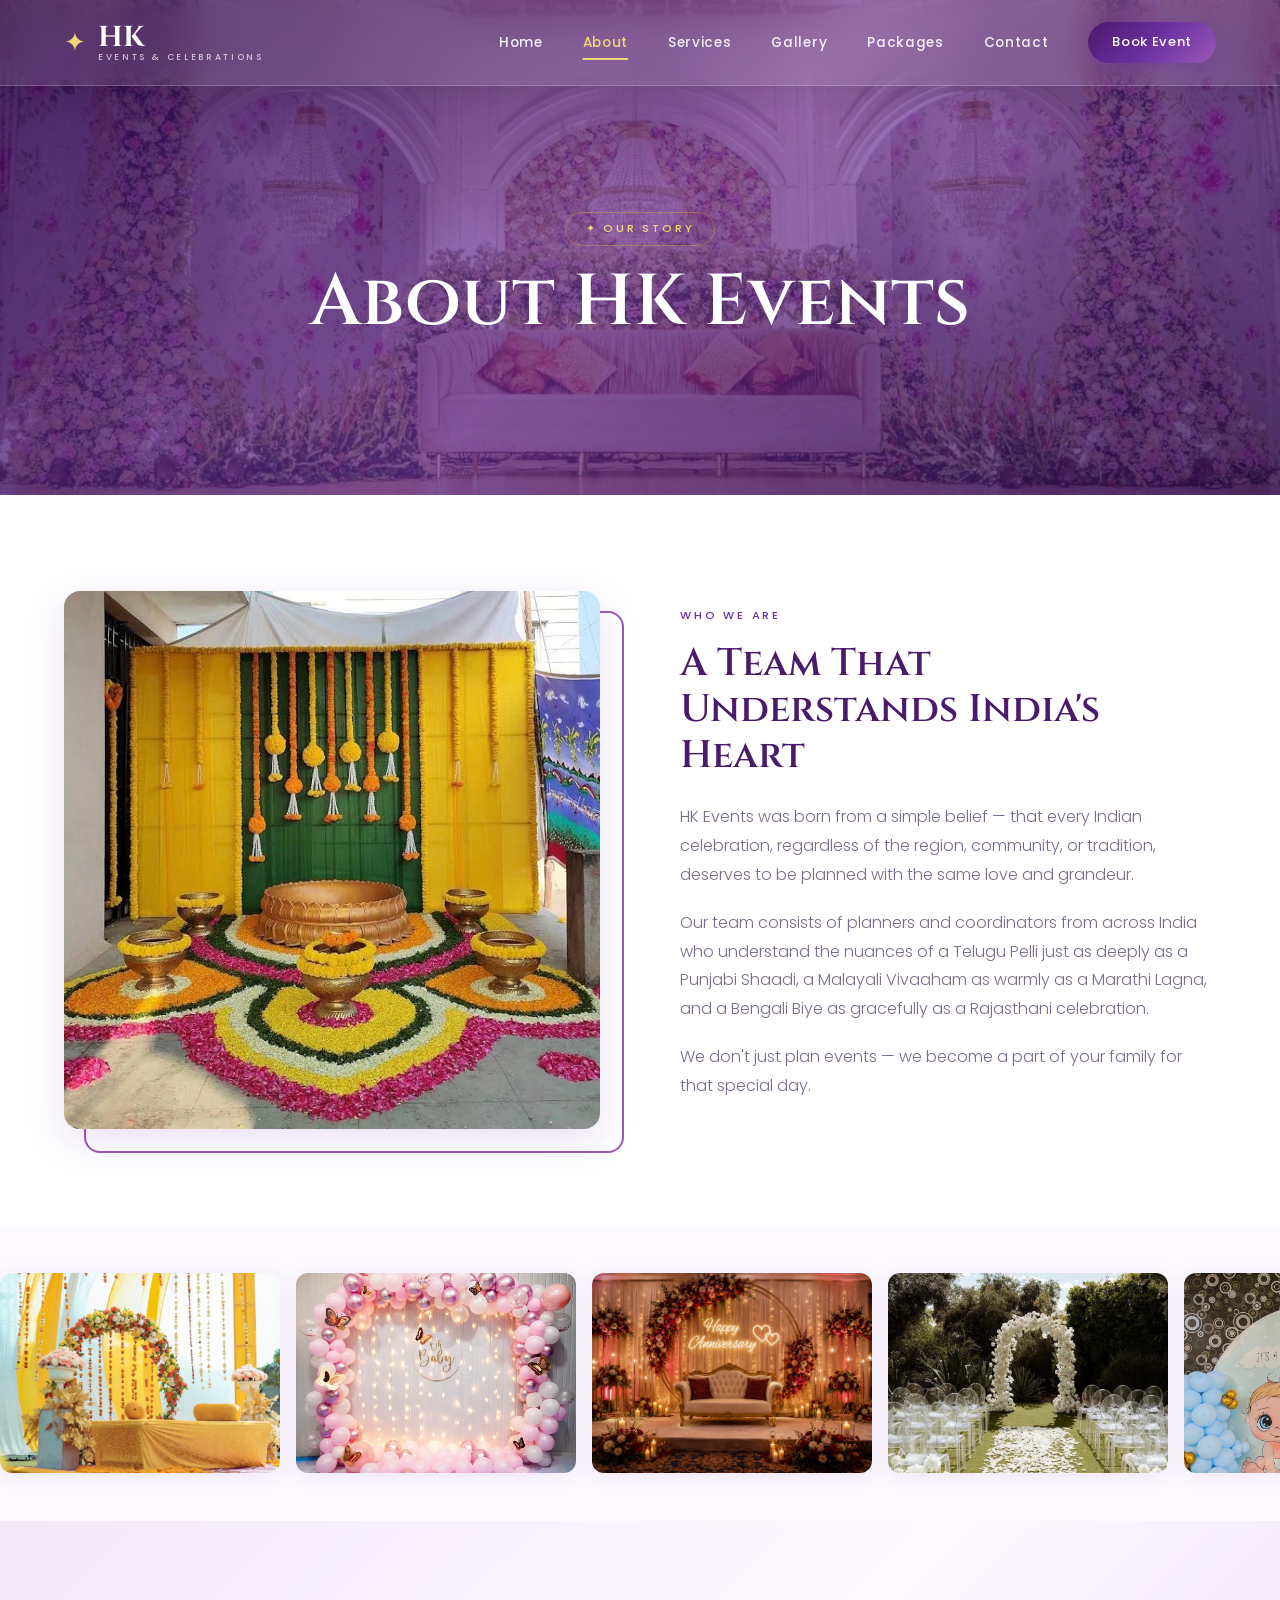
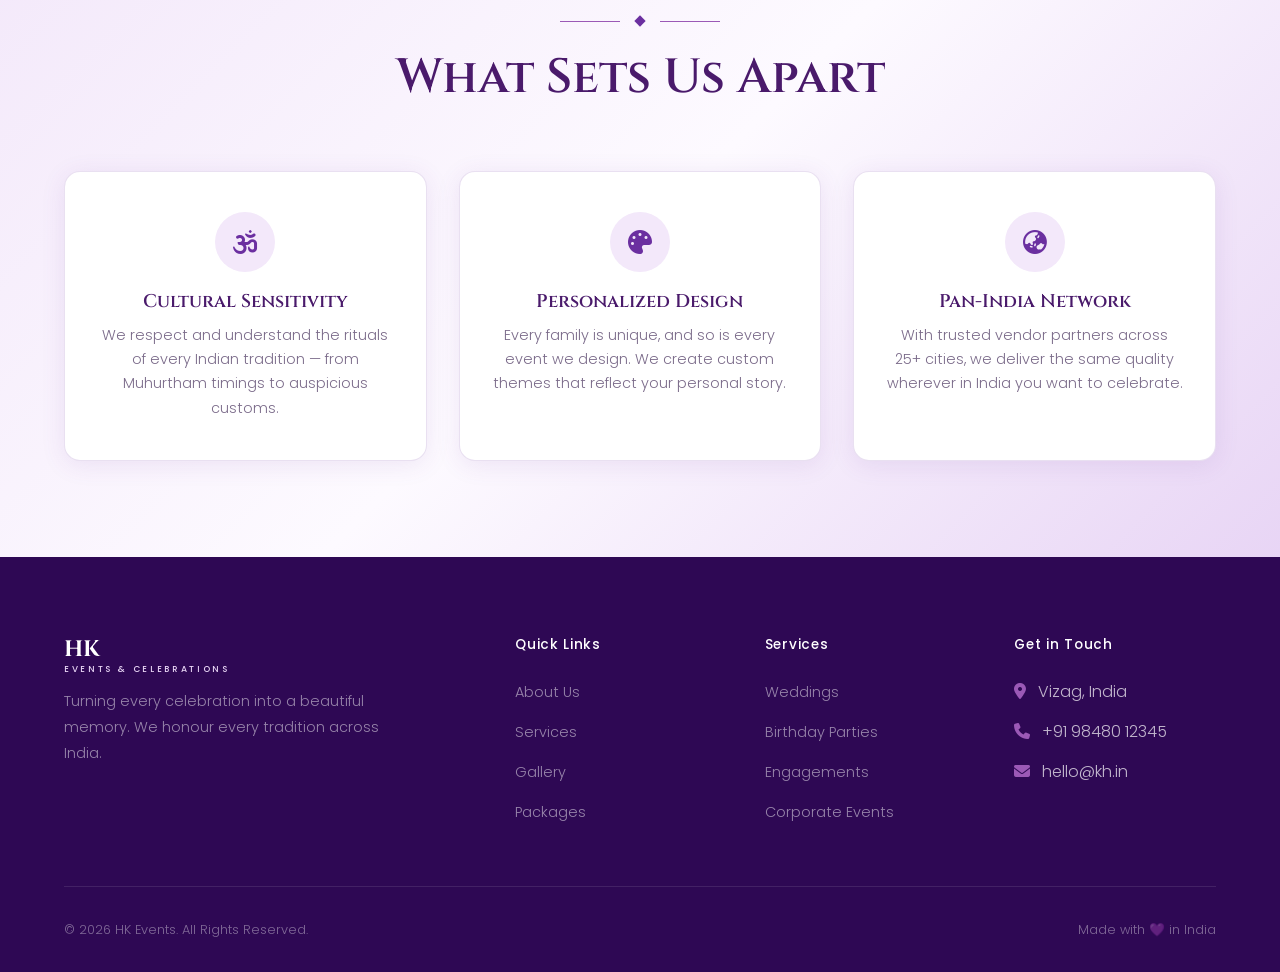
==== commit c48557dc: "Remove duplicate baby event management card from services" ====
--- a/about.html
+++ b/about.html
@@ -79,7 +79,7 @@
                 <div class="footer-brand"><span class="logo-text">HK<small>Events & Celebrations</small></span><p>Turning every celebration into a beautiful memory. We honour every tradition across India.</p></div>
                 <div class="footer-links"><h4>Quick Links</h4><ul><li><a href="about.html">About Us</a></li><li><a href="services.html">Services</a></li><li><a href="gallery.html">Gallery</a></li><li><a href="packages.html">Packages</a></li></ul></div>
                 <div class="footer-links"><h4>Services</h4><ul><li><a href="services.html">Weddings</a></li><li><a href="services.html">Birthday Parties</a></li><li><a href="services.html">Engagements</a></li><li><a href="services.html">Corporate Events</a></li></ul></div>
-                <div class="footer-links"><h4>Get in Touch</h4><ul><li><i class="fas fa-map-marker-alt" style="color: var(--purple-light); margin-right: 0.5rem;"></i> Vizag, India</li><li><i class="fas fa-phone" style="color: var(--purple-light); margin-right: 0.5rem;"></i> +91 98765 43210</li><li><i class="fas fa-envelope" style="color: var(--purple-light); margin-right: 0.5rem;"></i> hello@dreamday.in</li></ul></div>
+                <div class="footer-links"><h4>Get in Touch</h4><ul><li><i class="fas fa-map-marker-alt" style="color: var(--purple-light); margin-right: 0.5rem;"></i> Vizag, India</li><li><i class="fas fa-phone" style="color: var(--purple-light); margin-right: 0.5rem;"></i> +91 98480 12345</li><li><i class="fas fa-envelope" style="color: var(--purple-light); margin-right: 0.5rem;"></i> hello@kh.in</li></ul></div>
             </div>
             <div class="footer-bottom"><p>© 2026 HK Events. All Rights Reserved.</p><p>Made with 💜 in India</p></div>
         </div>
